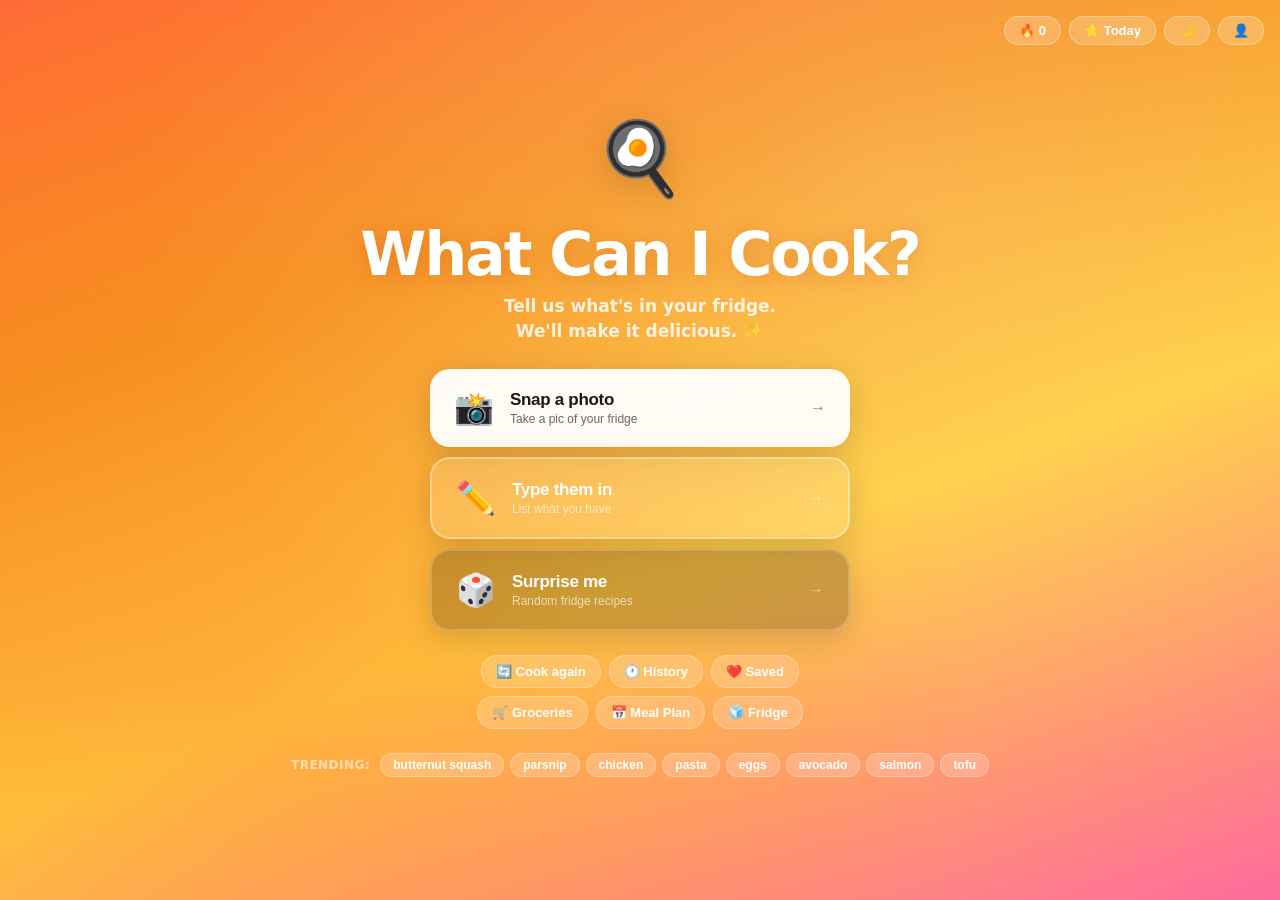
==== public/index.html @ 7e0b85be "add all 50 features" ====
<!DOCTYPE html>
<html lang="en" data-theme="light">
<head>
  <meta charset="UTF-8"/>
  <meta name="viewport" content="width=device-width,initial-scale=1.0"/>
  <title>What Can I Cook?</title>
  <link rel="stylesheet" href="style.css"/>
</head>
<body>

<!-- LANDING -->
<div id="pageLanding" class="page active">
  <div class="hero">
    <div class="hero-topbar">
      <button class="topbar-btn" id="streakBtn" title="Cooking streak">🔥 <span id="streakCount">0</span></button>
      <button class="topbar-btn" id="rotdBtn" title="Recipe of the day">⭐ Today</button>
      <button class="topbar-btn" id="darkToggle" title="Dark mode">🌙</button>
      <button class="topbar-btn" id="profileBtn" title="Profile">👤</button>
    </div>
    <div class="hero-top">
      <div class="logo">🍳</div>
      <h1>What Can I Cook?</h1>
      <p class="subtitle">Tell us what's in your fridge.<br>We'll make it delicious. ✨</p>
    </div>
    <div class="option-cards">
      <button class="option-card snap" id="photoBtn">
        <span class="option-icon">📸</span>
        <div class="option-text"><span class="option-title">Snap a photo</span><span class="option-desc">Take a pic of your fridge</span></div>
        <span class="option-arrow">→</span>
      </button>
      <button class="option-card type" id="manualBtn">
        <span class="option-icon">✏️</span>
        <div class="option-text"><span class="option-title">Type them in</span><span class="option-desc">List what you have</span></div>
        <span class="option-arrow">→</span>
      </button>
      <button class="option-card surprise" id="surpriseBtn">
        <span class="option-icon">🎲</span>
        <div class="option-text"><span class="option-title">Surprise me</span><span class="option-desc">Random fridge recipes</span></div>
        <span class="option-arrow">→</span>
      </button>
    </div>
    <div class="landing-secondary">
      <button class="saved-bar-btn" id="cookAgainBtn">🔄 Cook again</button>
      <button class="saved-bar-btn" id="historyBtn">🕐 History</button>
      <button class="saved-bar-btn" id="landingSavedBtn">❤️ Saved</button>
      <button class="saved-bar-btn" id="landingGroceryBtn">🛒 Groceries</button>
      <button class="saved-bar-btn" id="plannerBtn">📅 Meal Plan</button>
      <button class="saved-bar-btn" id="fridgeBtn">🧊 Fridge</button>
    </div>
    <div class="trending-bar">
      <span class="trending-label">Trending:</span>
      <div id="trendingTags" class="trending-tags"></div>
    </div>
  </div>
  <input type="file" id="photoInput" accept="image/*" capture="environment" hidden/>
</div>

<!-- PHOTO PAGE -->
<div id="pagePhoto" class="page" hidden>
  <div class="page-inner">
    <button class="btn-back" id="backFromPhoto">← Back</button>
    <h2>Your photo</h2>
    <div class="photo-preview-wrap">
      <img id="photoPreview" src="" alt=""/>
      <div id="identifyStatus" class="identify-status"><div class="spinner small"></div> Identifying…</div>
    </div>
    <div id="photoIngredientArea" hidden>
      <p class="section-label">Ingredients found — edit as needed:</p>
      <div class="tag-input-wrapper" id="photoTagWrapper">
        <div class="tags" id="photoTagList"></div>
        <input type="text" id="photoIngredientInput" placeholder="Add more…" autocomplete="off"/>
      </div>
      <div class="filters-panel" id="photoFilters"></div>
      <button class="btn-generate" id="photoGenerateBtn">Find Recipes →</button>
    </div>
  </div>
</div>

<!-- MANUAL PAGE -->
<div id="pageManual" class="page" hidden>
  <div class="page-inner">
    <div class="page-header-row">
      <button class="btn-back" id="backFromManual">← Back</button>
      <button class="btn-voice" id="voiceBtn" title="Voice input">🎤</button>
    </div>
    <h2>What do you have?</h2>
    <p class="hint">Type an ingredient and press Enter or comma.</p>
    <div class="tag-input-wrapper" id="manualTagWrapper">
      <div class="tags" id="manualTagList"></div>
      <input type="text" id="manualIngredientInput" placeholder="e.g. chicken, garlic, lemon…" autocomplete="off"/>
    </div>
    <div class="filters-panel" id="manualFilters"></div>
    <button class="btn-generate" id="manualGenerateBtn" disabled>Find Recipes →</button>
  </div>
</div>

<!-- RESULTS PAGE -->
<div id="pageResults" class="page" hidden>
  <div class="results-section">
    <div class="results-header">
      <div>
        <h2 id="resultsTitle">Recipes for you</h2>
        <div class="results-meta" id="resultsMeta"></div>
      </div>
      <div class="results-actions">
        <button class="btn-icon-pill" id="luckyBtn">🎰 Lucky</button>
        <button class="btn-icon-pill" id="groceryBtn">🛒 Groceries</button>
        <button class="btn-icon-pill" id="savedBtn">❤️ Saved</button>
        <button class="btn-icon-pill" id="printBtn">🖨 Print</button>
        <button class="btn-reset" id="resetBtn">← Back</button>
      </div>
    </div>
    <div class="results-toolbar">
      <input type="text" id="searchBar" placeholder="🔍 Search recipes…" class="search-bar"/>
      <select id="sortSelect" class="toolbar-select">
        <option value="">Sort by…</option>
        <option value="time">Quickest first</option>
        <option value="skill">Easiest first</option>
        <option value="calories">Lowest calories</option>
        <option value="cost">Cheapest first</option>
      </select>
    </div>
    <div class="recipe-grid" id="recipeGrid"></div>
  </div>
</div>

<!-- SAVED PAGE -->
<div id="pageSaved" class="page" hidden>
  <div class="results-section">
    <div class="results-header">
      <h2>❤️ Saved Recipes</h2>
      <button class="btn-reset" id="backFromSaved">← Back</button>
    </div>
    <div class="recipe-grid" id="savedGrid"></div>
    <p id="savedEmpty" class="empty-msg" hidden>No saved recipes yet — hit ❤️ on any card!</p>
  </div>
</div>

<!-- HISTORY PAGE -->
<div id="pageHistory" class="page" hidden>
  <div class="page-inner">
    <button class="btn-back" id="backFromHistory">← Back</button>
    <h2>🕐 Recent History</h2>
    <div id="historyList" class="history-list"></div>
    <p id="historyEmpty" class="empty-msg" hidden>No history yet.</p>
  </div>
</div>

<!-- MEAL PLANNER PAGE -->
<div id="pagePlanner" class="page" hidden>
  <div class="results-section">
    <div class="results-header">
      <h2>📅 Meal Planner</h2>
      <button class="btn-reset" id="backFromPlanner">← Back</button>
    </div>
    <div class="planner-grid" id="plannerGrid"></div>
    <button class="btn-generate" id="autoPlanBtn" style="max-width:300px;margin:24px auto 0;display:block">✨ Auto-fill plan</button>
  </div>
</div>

<!-- FRIDGE TRACKER PAGE -->
<div id="pageFridge" class="page" hidden>
  <div class="page-inner">
    <button class="btn-back" id="backFromFridge">← Back</button>
    <h2>🧊 Fridge Tracker</h2>
    <p class="hint">Track what's in your fridge and when it expires.</p>
    <div class="fridge-add-row">
      <input type="text" id="fridgeItem" placeholder="Ingredient name…" class="fridge-input"/>
      <input type="date" id="fridgeExpiry" class="fridge-input" style="max-width:150px"/>
      <button class="btn-add-fridge" id="addFridgeBtn">Add</button>
    </div>
    <div id="fridgeList" class="fridge-list"></div>
    <button class="btn-generate" id="cookFridgeBtn" style="margin-top:20px">🍳 Cook from fridge</button>
  </div>
</div>

<!-- COOK MODE PAGE -->
<div id="pageCook" class="cook-mode" hidden>
  <div class="cook-header">
    <button class="btn-back-cook" id="backFromCook">✕</button>
    <span id="cookTitle" class="cook-title"></span>
    <span id="cookStepCounter" class="cook-step-counter"></span>
  </div>
  <div class="cook-body">
    <div class="cook-step-text" id="cookStepText"></div>
    <div class="cook-timer-area">
      <div class="cook-timer" id="cookTimer">0:00</div>
      <div class="cook-timer-btns">
        <button class="timer-btn" id="timerStart">▶ Start</button>
        <button class="timer-btn" id="timerReset">↺ Reset</button>
        <input type="number" id="timerMinutes" class="timer-input" placeholder="min" min="1" max="120"/>
      </div>
    </div>
  </div>
  <div class="cook-footer">
    <div class="cook-ingredients" id="cookIngredients"></div>
    <div class="cook-nav">
      <button class="cook-nav-btn" id="prevStep">← Prev</button>
      <button class="cook-nav-btn primary" id="nextStep">Next →</button>
    </div>
  </div>
</div>

<!-- GROCERY MODAL -->
<div class="modal-overlay" id="groceryModal" hidden>
  <div class="modal">
    <div class="modal-header"><h3>🛒 Grocery List</h3><button class="modal-close" id="groceryClose">×</button></div>
    <div id="groceryItems" class="grocery-items"></div>
    <p id="groceryEmpty" class="empty-msg" hidden>No items yet. Hit + on "Also needed" ingredients.</p>
    <div class="modal-footer">
      <button class="btn-copy" id="groceryCopy">📋 Copy</button>
      <button class="btn-copy" id="groceryWhatsapp" style="background:#25d366">💬 WhatsApp</button>
      <button class="btn-clear" id="groceryClear">Clear</button>
    </div>
  </div>
</div>

<!-- SHARE MODAL -->
<div class="modal-overlay" id="shareModal" hidden>
  <div class="modal">
    <div class="modal-header"><h3>📤 Share Recipe</h3><button class="modal-close" id="shareClose">×</button></div>
    <p class="share-label">Copy link or share directly:</p>
    <div class="share-url-wrap">
      <input type="text" id="shareUrl" readonly/>
      <button class="btn-copy" id="shareCopy">Copy</button>
    </div>
    <div class="share-btns">
      <button class="share-social whatsapp" id="shareWhatsapp">💬 WhatsApp</button>
      <button class="share-social email" id="shareEmail">✉️ Email</button>
      <button class="share-social insta" id="shareInsta">📸 Save Image</button>
    </div>
  </div>
</div>

<!-- UNIT CONVERTER MODAL -->
<div class="modal-overlay" id="unitModal" hidden>
  <div class="modal">
    <div class="modal-header"><h3>⚖️ Unit Converter</h3><button class="modal-close" id="unitClose">×</button></div>
    <div class="unit-converter">
      <input type="number" id="unitInput" placeholder="Amount" class="unit-input"/>
      <select id="unitFrom" class="unit-select"></select>
      <span>→</span>
      <select id="unitTo" class="unit-select"></select>
      <div class="unit-result" id="unitResult">—</div>
    </div>
  </div>
</div>

<!-- PROFILE MODAL -->
<div class="modal-overlay" id="profileModal" hidden>
  <div class="modal">
    <div class="modal-header"><h3>👤 My Profile</h3><button class="modal-close" id="profileClose">×</button></div>
    <div class="profile-body">
      <div class="profile-row"><label>Your name</label><input type="text" id="profileName" placeholder="Chef…" class="profile-input"/></div>
      <div class="profile-row"><label>Default skill level</label>
        <div class="filter-pills" id="profileSkill">
          ${['1 – Beginner','2 – Easy','3 – Medium','4 – Advanced','5 – Expert'].map((l,i)=>`<button class="filter-pill" data-skill="${i+1}">${l}</button>`).join('')}
        </div>
      </div>
      <div class="profile-row"><label>Saved dietary restrictions</label>
        <div class="filter-pills" id="profileDietary">
          ${['Vegetarian','Vegan','Gluten-Free','Dairy-Free'].map(d=>`<button class="filter-pill" data-d="${d}">${d}</button>`).join('')}
        </div>
      </div>
      <div class="profile-row"><label>Preferred language</label>
        <select id="profileLanguage" class="unit-select">
          <option>English</option><option>Spanish</option><option>French</option><option>Italian</option><option>German</option><option>Japanese</option><option>Chinese</option><option>Portuguese</option><option>Arabic</option><option>Hindi</option>
        </select>
      </div>
    </div>
    <div class="modal-footer"><button class="btn-copy" id="profileSave">Save</button></div>
  </div>
</div>

<!-- RECIPE OF THE DAY MODAL -->
<div class="modal-overlay" id="rotdModal" hidden>
  <div class="modal">
    <div class="modal-header"><h3>⭐ Recipe of the Day</h3><button class="modal-close" id="rotdClose">×</button></div>
    <div id="rotdContent" style="padding:20px"></div>
    <div class="modal-footer"><button class="btn-copy" id="rotdGenerate">Generate today's recipe</button></div>
  </div>
</div>

<!-- LOADING -->
<div class="loading-overlay" id="loadingOverlay" hidden>
  <div class="loading-card">
    <div class="spinner"></div>
    <p id="loadingMsg">Finding your recipes…</p>
    <button class="btn-cancel" id="loadingCancel">Cancel</button>
  </div>
</div>

<!-- CANVAS for Instagram share (hidden) -->
<canvas id="shareCanvas" hidden></canvas>

<script src="app.js"></script>
</body>
</html>
---- public/style.css ----
*,*::before,*::after{box-sizing:border-box;margin:0;padding:0}
:root{
  --bg:#f7f5f0;--surface:#fff;--border:#e8e4dc;--text:#1a1714;--text-muted:#6b6560;
  --accent:#ff6b35;--accent2:#f7931e;--accent-light:#fff3ed;
  --skill-1:#4caf50;--skill-2:#8bc34a;--skill-3:#ff9800;--skill-4:#f44336;--skill-5:#9c27b0;
  --shadow-sm:0 1px 3px rgba(0,0,0,.06);--shadow-md:0 4px 12px rgba(0,0,0,.08);--shadow-lg:0 8px 24px rgba(0,0,0,.10);
  --radius:14px;--radius-sm:8px;--radius-pill:100px;
}
[data-theme=dark]{
  --bg:#111;--surface:#1e1e1e;--border:#333;--text:#f0ede8;--text-muted:#999;
  --accent-light:#2a1a10;
}
html{scroll-behavior:smooth}
body{font-family:-apple-system,BlinkMacSystemFont,'Segoe UI',system-ui,sans-serif;background:var(--bg);color:var(--text);min-height:100vh;line-height:1.5;transition:background .3s,color .3s}

/* Pages */
.page{display:none;min-height:100vh}.page.active{display:block}.page[hidden]{display:none!important}
.page-inner{max-width:600px;margin:0 auto;padding:40px 24px 80px}
.page-inner h2{font-size:28px;font-weight:800;margin-bottom:8px}
.page-header-row{display:flex;align-items:center;justify-content:space-between;margin-bottom:24px}

/* Hero */
.hero{
  background:linear-gradient(160deg,#ff6b35 0%,#f7931e 30%,#ffcd3c 60%,#ff6b9d 100%);
  min-height:100vh;display:flex;flex-direction:column;align-items:center;justify-content:center;
  padding:20px 24px 40px;text-align:center;gap:24px;position:relative;overflow:hidden
}
.hero::before{content:'';position:absolute;inset:0;background:radial-gradient(ellipse at 70% 20%,rgba(255,255,255,.18) 0%,transparent 60%),radial-gradient(ellipse at 20% 80%,rgba(255,100,50,.25) 0%,transparent 50%);pointer-events:none}
.hero-topbar{display:flex;gap:8px;position:absolute;top:16px;right:16px;z-index:2}
.topbar-btn{background:rgba(255,255,255,.2);border:1.5px solid rgba(255,255,255,.3);color:#fff;border-radius:var(--radius-pill);padding:6px 14px;font-size:13px;font-weight:600;cursor:pointer;backdrop-filter:blur(8px);transition:background .2s}
.topbar-btn:hover{background:rgba(255,255,255,.3)}
.hero-top{display:flex;flex-direction:column;align-items:center;position:relative}
.logo{font-size:72px;margin-bottom:12px;filter:drop-shadow(0 6px 16px rgba(0,0,0,.15));animation:pop .5s cubic-bezier(.36,.07,.19,.97)}
@keyframes pop{0%{transform:scale(.5) rotate(-10deg);opacity:0}70%{transform:scale(1.12) rotate(3deg)}100%{transform:scale(1) rotate(0);opacity:1}}
.hero h1{font-size:clamp(36px,8vw,60px);font-weight:900;color:#fff;letter-spacing:-2px;line-height:1.0;margin-bottom:10px;text-shadow:0 2px 20px rgba(180,60,0,.25)}
.subtitle{font-size:17px;color:rgba(255,255,255,.85);font-weight:600;line-height:1.5}

/* Option cards */
.option-cards{display:flex;flex-direction:column;gap:10px;width:100%;max-width:420px;position:relative}
.option-card{width:100%;border:none;border-radius:20px;padding:20px 24px;cursor:pointer;display:flex;flex-direction:row;align-items:center;gap:16px;transition:transform .2s cubic-bezier(.34,1.56,.64,1),box-shadow .2s;box-shadow:0 8px 32px rgba(0,0,0,.15);text-align:left}
.option-card:active{transform:scale(.97)!important}
.option-card:hover{transform:translateY(-3px);box-shadow:0 16px 40px rgba(0,0,0,.2)}
.option-card.snap{background:rgba(255,255,255,.95);color:#1a1714}
.option-card.type{background:rgba(255,255,255,.15);color:#fff;border:2px solid rgba(255,255,255,.35);backdrop-filter:blur(16px)}
.option-card.surprise{background:rgba(0,0,0,.2);color:#fff;border:2px solid rgba(255,255,255,.2);backdrop-filter:blur(16px)}
.option-icon{font-size:32px;flex-shrink:0}
.option-text{display:flex;flex-direction:column;gap:2px;flex:1}
.option-title{font-size:17px;font-weight:800;letter-spacing:-.3px}
.option-desc{font-size:12px;opacity:.65;font-weight:500}
.option-arrow{font-size:16px;opacity:.5;flex-shrink:0}

/* Landing secondary */
.landing-secondary{display:flex;flex-wrap:wrap;gap:8px;justify-content:center;max-width:420px;position:relative}
.saved-bar-btn{background:rgba(255,255,255,.18);border:1.5px solid rgba(255,255,255,.3);color:#fff;border-radius:var(--radius-pill);padding:8px 14px;font-size:13px;font-weight:600;cursor:pointer;backdrop-filter:blur(12px);transition:background .2s}
.saved-bar-btn:hover{background:rgba(255,255,255,.28)}

/* Trending */
.trending-bar{display:flex;align-items:center;gap:10px;position:relative}
.trending-label{font-size:12px;font-weight:700;color:rgba(255,255,255,.6);text-transform:uppercase;letter-spacing:.5px;white-space:nowrap}
.trending-tags{display:flex;flex-wrap:wrap;gap:6px}
.trending-tag{background:rgba(255,255,255,.2);border:1.5px solid rgba(255,255,255,.3);color:#fff;border-radius:var(--radius-pill);padding:4px 12px;font-size:12px;font-weight:600;cursor:pointer;transition:background .15s}
.trending-tag:hover{background:rgba(255,255,255,.3)}

/* Buttons */
.btn-back{background:none;border:none;color:var(--text-muted);font-size:14px;font-weight:600;cursor:pointer;padding:0;margin-bottom:24px;transition:color .15s}
.btn-back:hover{color:var(--accent)}
.btn-voice{background:rgba(255,107,53,.1);border:2px solid var(--accent);color:var(--accent);border-radius:50%;width:40px;height:40px;cursor:pointer;font-size:18px;display:flex;align-items:center;justify-content:center;transition:all .2s}
.btn-voice.listening{background:var(--accent);color:#fff;animation:pulse 1s infinite}
@keyframes pulse{0%,100%{transform:scale(1)}50%{transform:scale(1.1)}}
.hint{font-size:14px;color:var(--text-muted);margin-bottom:16px}

/* Tag input */
.tag-input-wrapper{background:var(--surface);border-radius:var(--radius);border:2px solid var(--border);display:flex;flex-wrap:wrap;align-items:center;gap:8px;padding:10px 14px;min-height:56px;cursor:text;transition:border-color .2s;box-shadow:var(--shadow-sm);margin-bottom:16px}
.tag-input-wrapper:focus-within{border-color:var(--accent)}
.tags{display:flex;flex-wrap:wrap;gap:6px}
.tag{display:inline-flex;align-items:center;gap:5px;background:var(--accent);color:#fff;border-radius:var(--radius-pill);padding:4px 10px 4px 12px;font-size:14px;font-weight:500;animation:tagIn .18s ease}
@keyframes tagIn{from{opacity:0;transform:scale(.85)}to{opacity:1;transform:scale(1)}}
.tag-remove{background:none;border:none;color:rgba(255,255,255,.7);cursor:pointer;font-size:16px;line-height:1;padding:0;transition:color .15s}
.tag-remove:hover{color:#fff}
.tag-input-wrapper input{flex:1;min-width:140px;border:none;outline:none;font-size:15px;background:transparent;color:var(--text)}
.tag-input-wrapper input::placeholder{color:#aaa}

/* Filters */
.filters-panel{margin-bottom:20px;display:flex;flex-direction:column;gap:14px}
.filter-group{display:flex;flex-direction:column;gap:8px}
.filter-label{font-size:12px;font-weight:700;text-transform:uppercase;letter-spacing:.6px;color:var(--text-muted)}
.filter-pills{display:flex;flex-wrap:wrap;gap:8px}
.filter-pill{padding:6px 14px;border-radius:var(--radius-pill);font-size:13px;font-weight:600;border:2px solid var(--border);background:var(--surface);color:var(--text-muted);cursor:pointer;transition:all .15s}
.filter-pill.active{background:var(--accent);border-color:var(--accent);color:#fff}
.filter-pill:hover:not(.active){border-color:var(--accent);color:var(--accent)}
.serving-control{display:flex;align-items:center;gap:12px}
.serving-btn{width:32px;height:32px;border-radius:50%;border:2px solid var(--border);background:var(--surface);font-size:18px;cursor:pointer;display:flex;align-items:center;justify-content:center;font-weight:700;color:var(--text-muted);transition:all .15s}
.serving-btn:hover{border-color:var(--accent);color:var(--accent)}
.serving-count{font-size:18px;font-weight:800;min-width:30px;text-align:center}
.chef-input{width:100%;border:2px solid var(--border);border-radius:var(--radius-pill);padding:8px 16px;font-size:14px;background:var(--surface);color:var(--text);outline:none}
.chef-input:focus{border-color:var(--accent)}

/* Generate button */
.btn-generate{width:100%;background:linear-gradient(135deg,#ff6b35,#f7931e);color:#fff;border:none;border-radius:var(--radius);padding:16px;font-size:16px;font-weight:700;cursor:pointer;transition:opacity .2s,transform .15s;box-shadow:0 4px 16px rgba(255,107,53,.35)}
.btn-generate:hover:not(:disabled){transform:translateY(-1px);opacity:.9}
.btn-generate:disabled{opacity:.4;cursor:not-allowed}

/* Photo */
.photo-preview-wrap{position:relative;border-radius:var(--radius);overflow:hidden;margin-bottom:24px;background:#000;box-shadow:var(--shadow-md)}
#photoPreview{width:100%;display:block;max-height:360px;object-fit:cover}
.identify-status{position:absolute;bottom:0;left:0;right:0;background:rgba(0,0,0,.65);color:#fff;padding:12px 16px;display:flex;align-items:center;gap:10px;font-size:14px;font-weight:500;backdrop-filter:blur(4px)}
.section-label{font-size:12px;font-weight:700;text-transform:uppercase;letter-spacing:.5px;color:var(--text-muted);margin-bottom:10px}

/* Results */
.results-section{max-width:1200px;margin:0 auto;padding:40px 24px 80px}
.results-header{display:flex;align-items:flex-start;justify-content:space-between;margin-bottom:16px;flex-wrap:wrap;gap:12px}
.results-header h2{font-size:24px;font-weight:700}
.results-meta{font-size:13px;color:var(--text-muted);margin-top:4px}
.results-actions{display:flex;gap:8px;align-items:center;flex-wrap:wrap}
.results-toolbar{display:flex;gap:10px;margin-bottom:24px;flex-wrap:wrap}
.search-bar{flex:1;min-width:200px;border:2px solid var(--border);border-radius:var(--radius-pill);padding:10px 16px;font-size:14px;background:var(--surface);color:var(--text);outline:none;transition:border-color .2s}
.search-bar:focus{border-color:var(--accent)}
.toolbar-select{border:2px solid var(--border);border-radius:var(--radius-pill);padding:10px 14px;font-size:14px;background:var(--surface);color:var(--text);cursor:pointer;outline:none}
.btn-icon-pill{background:var(--surface);border:2px solid var(--border);border-radius:var(--radius-pill);padding:8px 14px;font-size:13px;font-weight:600;color:var(--text-muted);cursor:pointer;transition:all .2s}
.btn-icon-pill:hover{border-color:var(--accent);color:var(--accent)}
.btn-reset{background:none;border:2px solid var(--border);border-radius:var(--radius-pill);padding:8px 16px;font-size:13px;font-weight:600;color:var(--text-muted);cursor:pointer;transition:all .2s}
.btn-reset:hover{border-color:var(--accent);color:var(--accent)}

/* Recipe grid & cards */
.recipe-grid{display:grid;grid-template-columns:repeat(auto-fill,minmax(320px,1fr));gap:20px}
.recipe-card{background:var(--surface);border-radius:var(--radius);border:1px solid var(--border);overflow:hidden;box-shadow:var(--shadow-sm);transition:box-shadow .2s,transform .2s;animation:cardIn .3s ease both}
@keyframes cardIn{from{opacity:0;transform:translateY(16px)}to{opacity:1;transform:translateY(0)}}
.recipe-card:hover{box-shadow:var(--shadow-lg);transform:translateY(-2px)}

.card-header{padding:16px 16px 12px;border-bottom:1px solid var(--border)}
.card-header-top{display:flex;align-items:flex-start;justify-content:space-between;gap:8px;margin-bottom:4px}
.card-name{font-size:17px;font-weight:700;line-height:1.3;flex:1}
.card-actions{display:flex;gap:4px;flex-shrink:0}
.card-btn{background:none;border:none;font-size:17px;cursor:pointer;padding:2px;opacity:.45;transition:opacity .2s,transform .15s}
.card-btn:hover{opacity:1;transform:scale(1.2)}
.card-btn.saved{opacity:1}
.card-description{font-size:13px;color:var(--text-muted);line-height:1.5}
.skill-plain{font-size:12px;color:var(--text-muted);font-style:italic;margin-top:2px}

.card-meta{padding:10px 16px;display:flex;gap:6px;border-bottom:1px solid var(--border);flex-wrap:wrap}
.meta-badge{display:inline-flex;align-items:center;gap:3px;border-radius:var(--radius-pill);padding:3px 9px;font-size:11px;font-weight:600;background:var(--bg);border:1px solid var(--border)}
.skill-badge{color:#fff;border-color:transparent}
.skill-1{background:var(--skill-1)}.skill-2{background:var(--skill-2)}.skill-3{background:var(--skill-3)}.skill-4{background:var(--skill-4)}.skill-5{background:var(--skill-5)}

.card-body{padding:12px 16px}
.ingredient-section{margin-bottom:10px}
.ingredient-tags{display:flex;flex-wrap:wrap;gap:5px}
.ing-tag{display:inline-flex;align-items:center;gap:3px;border-radius:var(--radius-pill);padding:3px 9px;font-size:12px;font-weight:500}
.ing-tag.have{background:var(--accent-light);color:#c94b00}
.ing-tag.need{background:#f0ece4;color:#5c5248}
.ing-tag.equipment{background:#eef2ff;color:#3730a3}
.ing-tag.in-list{background:#d1fae5;color:#065f46}
.ing-tag.clickable{cursor:pointer;transition:opacity .15s}.ing-tag.clickable:hover{opacity:.75}
.add-grocery{background:none;border:none;cursor:pointer;font-size:12px;opacity:.5;padding:0;transition:opacity .15s}
.add-grocery:hover{opacity:1}
.allergen-badge{background:#fef3c7;color:#92400e;border:1px solid #fde68a;border-radius:var(--radius-pill);padding:2px 8px;font-size:11px;font-weight:600}

/* Card expandable sections */
.card-expand-btn{width:100%;background:none;border:1px solid var(--border);border-radius:var(--radius-sm);padding:8px 12px;font-size:13px;font-weight:600;color:var(--text-muted);cursor:pointer;display:flex;align-items:center;justify-content:space-between;transition:all .2s;margin-bottom:6px}
.card-expand-btn:hover,.card-expand-btn.open{background:var(--bg);color:var(--text)}
.card-expand-btn .chev{transition:transform .2s;font-style:normal}
.card-expand-btn.open .chev{transform:rotate(180deg)}
.card-expand-content{display:none;padding:8px 0 4px}.card-expand-content.visible{display:block}

.steps-list{list-style:none;display:flex;flex-direction:column;gap:8px}
.step-item{display:flex;gap:10px;font-size:13px;line-height:1.55}
.step-num{flex-shrink:0;width:20px;height:20px;background:var(--accent);color:#fff;border-radius:50%;display:flex;align-items:center;justify-content:center;font-size:10px;font-weight:700;margin-top:2px}

.nutrition-grid{display:grid;grid-template-columns:repeat(4,1fr);gap:8px;text-align:center}
.nutrition-item{background:var(--bg);border-radius:var(--radius-sm);padding:8px 4px}
.nutrition-val{font-size:16px;font-weight:800}
.nutrition-key{font-size:10px;color:var(--text-muted);font-weight:600;text-transform:uppercase}

/* Card action bar */
.card-action-bar{display:flex;gap:6px;margin-top:10px;flex-wrap:wrap}
.card-action{background:var(--bg);border:1.5px solid var(--border);border-radius:var(--radius-pill);padding:5px 12px;font-size:12px;font-weight:600;color:var(--text-muted);cursor:pointer;transition:all .15s}
.card-action:hover{border-color:var(--accent);color:var(--accent)}

/* Swap */
.swap-form{display:flex;gap:6px;margin-top:8px}
.swap-input{flex:1;border:2px solid var(--accent);border-radius:var(--radius-pill);padding:6px 12px;font-size:13px;outline:none;background:var(--surface);color:var(--text)}
.swap-btn{background:var(--accent);color:#fff;border:none;border-radius:var(--radius-pill);padding:6px 14px;font-size:13px;font-weight:600;cursor:pointer}

/* Rating */
.card-rating{display:flex;gap:2px;margin-top:6px}
.star-btn{background:none;border:none;font-size:18px;cursor:pointer;opacity:.35;transition:opacity .15s,transform .15s}
.star-btn.filled{opacity:1}
.star-btn:hover{transform:scale(1.2);opacity:.8}

/* Notes */
.card-notes{width:100%;border:2px solid var(--border);border-radius:var(--radius-sm);padding:8px 10px;font-size:13px;background:var(--surface);color:var(--text);outline:none;resize:vertical;min-height:60px;margin-top:6px;font-family:inherit}
.card-notes:focus{border-color:var(--accent)}

/* Cooked badge */
.cooked-badge{background:#d1fae5;color:#065f46;border-radius:var(--radius-pill);padding:3px 10px;font-size:11px;font-weight:700}

/* Scale */
.scale-row{display:flex;align-items:center;gap:8px;margin-top:8px}
.scale-label{font-size:13px;color:var(--text-muted)}
.scale-btn{background:none;border:2px solid var(--border);border-radius:50%;width:28px;height:28px;cursor:pointer;font-size:16px;font-weight:700;display:flex;align-items:center;justify-content:center}
.scale-val{font-size:16px;font-weight:800;min-width:28px;text-align:center}

/* History */
.history-list{display:flex;flex-direction:column;gap:10px}
.history-item{background:var(--surface);border:1px solid var(--border);border-radius:var(--radius-sm);padding:14px 16px;cursor:pointer;transition:border-color .2s}
.history-item:hover{border-color:var(--accent)}
.history-item-title{font-size:15px;font-weight:700}
.history-item-meta{font-size:12px;color:var(--text-muted);margin-top:4px}

/* Meal planner */
.planner-grid{display:grid;grid-template-columns:repeat(7,1fr);gap:10px}
.planner-day{background:var(--surface);border:1px solid var(--border);border-radius:var(--radius-sm);padding:10px;min-height:120px}
.planner-day-label{font-size:12px;font-weight:700;text-transform:uppercase;color:var(--text-muted);margin-bottom:8px}
.planner-slot{background:var(--bg);border-radius:6px;padding:8px;font-size:12px;cursor:pointer;transition:background .15s;min-height:60px;display:flex;align-items:center;justify-content:center;text-align:center;border:1.5px dashed var(--border)}
.planner-slot.filled{background:var(--accent-light);border-color:var(--accent);color:var(--accent);font-weight:600;border-style:solid}
@media(max-width:700px){.planner-grid{grid-template-columns:repeat(2,1fr)}}

/* Fridge tracker */
.fridge-add-row{display:flex;gap:8px;margin-bottom:20px;flex-wrap:wrap}
.fridge-input{flex:1;min-width:120px;border:2px solid var(--border);border-radius:var(--radius-pill);padding:10px 14px;font-size:14px;background:var(--surface);color:var(--text);outline:none}
.fridge-input:focus{border-color:var(--accent)}
.btn-add-fridge{background:var(--accent);color:#fff;border:none;border-radius:var(--radius-pill);padding:10px 20px;font-size:14px;font-weight:600;cursor:pointer}
.fridge-list{display:flex;flex-direction:column;gap:8px}
.fridge-item{display:flex;align-items:center;gap:12px;background:var(--surface);border:1px solid var(--border);border-radius:var(--radius-sm);padding:12px 14px}
.fridge-item.expiring{border-color:#f59e0b;background:#fffbeb}
.fridge-item.expired{border-color:#ef4444;background:#fef2f2}
.fridge-name{flex:1;font-size:14px;font-weight:600}
.fridge-date{font-size:12px;color:var(--text-muted)}
.fridge-badge{font-size:11px;font-weight:700;border-radius:var(--radius-pill);padding:2px 8px}
.fridge-badge.ok{background:#d1fae5;color:#065f46}
.fridge-badge.soon{background:#fef3c7;color:#92400e}
.fridge-badge.exp{background:#fee2e2;color:#991b1b}
.fridge-remove{background:none;border:none;color:var(--text-muted);cursor:pointer;font-size:18px}

/* Cook mode */
.cook-mode{display:none;position:fixed;inset:0;background:var(--bg);z-index:500;flex-direction:column}
.cook-mode.active{display:flex}
.cook-header{background:var(--surface);border-bottom:1px solid var(--border);padding:16px 20px;display:flex;align-items:center;gap:16px}
.btn-back-cook{background:none;border:none;font-size:24px;cursor:pointer;color:var(--text-muted);line-height:1}
.cook-title{font-size:16px;font-weight:700;flex:1}
.cook-step-counter{font-size:14px;color:var(--text-muted);font-weight:600}
.cook-body{flex:1;display:flex;flex-direction:column;align-items:center;justify-content:center;padding:40px 24px;text-align:center;gap:32px}
.cook-step-text{font-size:clamp(18px,4vw,28px);font-weight:600;line-height:1.4;max-width:600px}
.cook-timer-area{display:flex;flex-direction:column;align-items:center;gap:12px}
.cook-timer{font-size:48px;font-weight:900;font-variant-numeric:tabular-nums;color:var(--accent)}
.cook-timer-btns{display:flex;gap:8px;align-items:center}
.timer-btn{background:var(--surface);border:2px solid var(--border);border-radius:var(--radius-pill);padding:8px 18px;font-size:14px;font-weight:600;cursor:pointer;transition:all .15s}
.timer-btn:hover{border-color:var(--accent);color:var(--accent)}
.timer-input{width:80px;border:2px solid var(--border);border-radius:var(--radius-pill);padding:8px 12px;font-size:14px;text-align:center;background:var(--surface);color:var(--text);outline:none}
.cook-footer{border-top:1px solid var(--border);padding:16px 24px;background:var(--surface)}
.cook-ingredients{font-size:13px;color:var(--text-muted);margin-bottom:12px;display:flex;flex-wrap:wrap;gap:6px}
.cook-nav{display:flex;gap:10px;justify-content:space-between}
.cook-nav-btn{flex:1;background:var(--surface);border:2px solid var(--border);border-radius:var(--radius);padding:14px;font-size:15px;font-weight:700;cursor:pointer;transition:all .2s}
.cook-nav-btn.primary{background:var(--accent);border-color:var(--accent);color:#fff}
.cook-nav-btn:disabled{opacity:.35;cursor:not-allowed}

/* Empty / misc */
.empty-msg{color:var(--text-muted);font-size:15px;text-align:center;padding:40px 20px}

/* Modals */
.modal-overlay{display:none;position:fixed;inset:0;background:rgba(0,0,0,.5);z-index:200;align-items:center;justify-content:center;padding:24px;backdrop-filter:blur(4px)}
.modal-overlay.visible{display:flex}
.modal{background:var(--surface);border-radius:var(--radius);width:100%;max-width:460px;max-height:85vh;overflow-y:auto;box-shadow:var(--shadow-lg)}
.modal-header{display:flex;align-items:center;justify-content:space-between;padding:20px 20px 0}
.modal-header h3{font-size:18px;font-weight:700}
.modal-close{background:none;border:none;font-size:24px;cursor:pointer;color:var(--text-muted);line-height:1}
.modal-footer{display:flex;gap:10px;padding:16px 20px;border-top:1px solid var(--border);margin-top:8px}
.grocery-items{padding:16px 20px;display:flex;flex-direction:column;gap:8px}
.grocery-item{display:flex;align-items:center;gap:10px;padding:10px 14px;background:var(--bg);border-radius:var(--radius-sm)}
.grocery-item input[type=checkbox]{width:18px;height:18px;accent-color:var(--accent);cursor:pointer;flex-shrink:0}
.grocery-item label{flex:1;font-size:15px;cursor:pointer}
.grocery-item label.checked{text-decoration:line-through;color:var(--text-muted)}
.grocery-item .remove-item{background:none;border:none;color:var(--text-muted);cursor:pointer;font-size:18px}
.share-label{padding:16px 20px 8px;font-size:14px;color:var(--text-muted)}
.share-url-wrap{display:flex;gap:8px;padding:0 20px 16px}
.share-url-wrap input{flex:1;border:2px solid var(--border);border-radius:var(--radius-sm);padding:8px 12px;font-size:13px;background:var(--bg);color:var(--text)}
.share-btns{display:flex;gap:8px;padding:0 20px 20px}
.share-social{flex:1;border:none;border-radius:var(--radius-sm);padding:10px;font-size:13px;font-weight:700;cursor:pointer;color:#fff}
.share-social.whatsapp{background:#25d366}
.share-social.email{background:#4285f4}
.share-social.insta{background:linear-gradient(135deg,#f09433,#e6683c,#dc2743,#cc2366,#bc1888)}
.unit-converter{padding:20px;display:flex;flex-direction:column;gap:12px}
.unit-input,.unit-select{border:2px solid var(--border);border-radius:var(--radius-pill);padding:10px 14px;font-size:14px;background:var(--surface);color:var(--text);outline:none;width:100%}
.unit-input:focus,.unit-select:focus{border-color:var(--accent)}
.unit-result{font-size:28px;font-weight:900;text-align:center;color:var(--accent);padding:12px 0}
.profile-body{padding:20px;display:flex;flex-direction:column;gap:16px}
.profile-row{display:flex;flex-direction:column;gap:8px}
.profile-row label{font-size:13px;font-weight:700;color:var(--text-muted);text-transform:uppercase;letter-spacing:.5px}
.profile-input{border:2px solid var(--border);border-radius:var(--radius-pill);padding:10px 14px;font-size:15px;background:var(--surface);color:var(--text);outline:none}
.profile-input:focus{border-color:var(--accent)}

/* Buttons */
.btn-copy{background:var(--accent);color:#fff;border:none;border-radius:var(--radius-sm);padding:10px 18px;font-size:14px;font-weight:600;cursor:pointer;transition:opacity .2s}
.btn-copy:hover{opacity:.85}
.btn-clear{background:none;border:2px solid var(--border);border-radius:var(--radius-sm);padding:10px 18px;font-size:14px;font-weight:600;color:var(--text-muted);cursor:pointer}
.btn-cancel{background:rgba(0,0,0,.08);border:none;color:var(--text-muted);border-radius:var(--radius-pill);padding:8px 20px;font-size:14px;cursor:pointer;margin-top:12px}

/* Loading */
.loading-overlay{display:none;position:fixed;inset:0;background:rgba(247,245,240,.85);backdrop-filter:blur(4px);align-items:center;justify-content:center;z-index:100}
[data-theme=dark] .loading-overlay{background:rgba(17,17,17,.85)}
.loading-overlay.visible{display:flex}
.loading-card{background:var(--surface);border-radius:var(--radius);box-shadow:var(--shadow-lg);padding:40px 48px;text-align:center;border:1px solid var(--border)}
.loading-card p{margin-top:18px;color:var(--text-muted);font-size:15px;font-weight:500}
.spinner{width:44px;height:44px;border:3px solid var(--border);border-top-color:var(--accent);border-radius:50%;animation:spin .7s linear infinite;margin:0 auto}
.spinner.small{width:18px;height:18px;border-width:2px;margin:0}
@keyframes spin{to{transform:rotate(360deg)}}

/* Print */
@media print {
  .hero,.results-actions,.results-toolbar,.card-actions,.card-action-bar,.card-btn,.loading-overlay,.modal-overlay{display:none!important}
  .recipe-grid{grid-template-columns:1fr 1fr}
  .recipe-card{break-inside:avoid;box-shadow:none;border:1px solid #ccc}
  .steps-list,.card-expand-content{display:block!important}
  body{background:#fff;color:#000}
}

@media(max-width:560px){.recipe-grid{grid-template-columns:1fr}.results-header{flex-direction:column;align-items:flex-start}.results-actions{width:100%;justify-content:flex-start}.share-btns{flex-direction:column}}
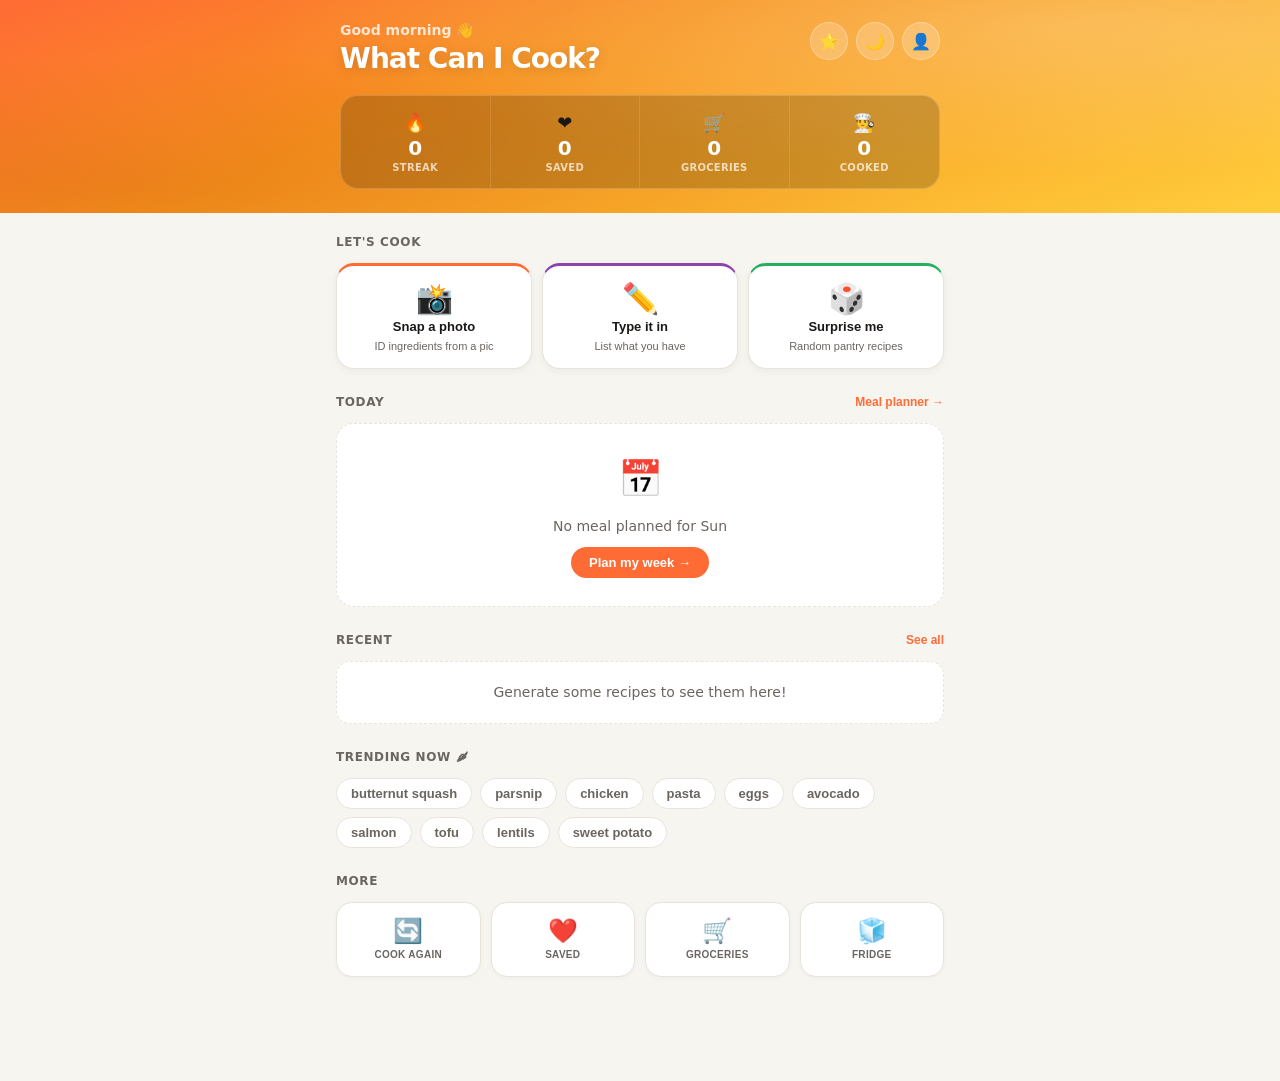
==== commit 72bd5dcb: "replace landing page with full dashboard - Gradient header with time-based greeting (Good morning/af" ====
--- a/public/index.html
+++ b/public/index.html
@@ -8,50 +8,105 @@
 </head>
 <body>
 
-<!-- LANDING -->
+<!-- DASHBOARD -->
 <div id="pageLanding" class="page active">
-  <div class="hero">
-    <div class="hero-topbar">
-      <button class="topbar-btn" id="streakBtn" title="Cooking streak">🔥 <span id="streakCount">0</span></button>
-      <button class="topbar-btn" id="rotdBtn" title="Recipe of the day">⭐ Today</button>
-      <button class="topbar-btn" id="darkToggle" title="Dark mode">🌙</button>
-      <button class="topbar-btn" id="profileBtn" title="Profile">👤</button>
-    </div>
-    <div class="hero-top">
-      <div class="logo">🍳</div>
-      <h1>What Can I Cook?</h1>
-      <p class="subtitle">Tell us what's in your fridge.<br>We'll make it delicious. ✨</p>
-    </div>
-    <div class="option-cards">
-      <button class="option-card snap" id="photoBtn">
-        <span class="option-icon">📸</span>
-        <div class="option-text"><span class="option-title">Snap a photo</span><span class="option-desc">Take a pic of your fridge</span></div>
-        <span class="option-arrow">→</span>
-      </button>
-      <button class="option-card type" id="manualBtn">
-        <span class="option-icon">✏️</span>
-        <div class="option-text"><span class="option-title">Type them in</span><span class="option-desc">List what you have</span></div>
-        <span class="option-arrow">→</span>
-      </button>
-      <button class="option-card surprise" id="surpriseBtn">
-        <span class="option-icon">🎲</span>
-        <div class="option-text"><span class="option-title">Surprise me</span><span class="option-desc">Random fridge recipes</span></div>
-        <span class="option-arrow">→</span>
-      </button>
-    </div>
-    <div class="landing-secondary">
-      <button class="saved-bar-btn" id="cookAgainBtn">🔄 Cook again</button>
-      <button class="saved-bar-btn" id="historyBtn">🕐 History</button>
-      <button class="saved-bar-btn" id="landingSavedBtn">❤️ Saved</button>
-      <button class="saved-bar-btn" id="landingGroceryBtn">🛒 Groceries</button>
-      <button class="saved-bar-btn" id="plannerBtn">📅 Meal Plan</button>
-      <button class="saved-bar-btn" id="fridgeBtn">🧊 Fridge</button>
-    </div>
-    <div class="trending-bar">
-      <span class="trending-label">Trending:</span>
-      <div id="trendingTags" class="trending-tags"></div>
-    </div>
-  </div>
+
+  <!-- Header -->
+  <div class="dash-header">
+    <div class="dash-header-inner">
+      <div class="dash-top-row">
+        <div class="dash-greeting-wrap">
+          <div class="dash-hello" id="dashHello">Good morning 👋</div>
+          <div class="dash-app-name">What Can I Cook?</div>
+        </div>
+        <div class="dash-topbar">
+          <button class="dash-topbar-btn" id="rotdBtn" title="Recipe of the day">⭐</button>
+          <button class="dash-topbar-btn" id="darkToggle" title="Dark mode">🌙</button>
+          <button class="dash-topbar-btn" id="profileBtn" title="Profile">👤</button>
+        </div>
+      </div>
+      <!-- Stats strip -->
+      <div class="dash-stats-strip">
+        <div class="dash-stat-pill" id="streakBtn">
+          <span class="dsp-icon">🔥</span>
+          <span class="dsp-val" id="streakCount">0</span>
+          <span class="dsp-label">Streak</span>
+        </div>
+        <div class="dash-stat-pill" id="dashSavedStat">
+          <span class="dsp-icon">❤️</span>
+          <span class="dsp-val" id="dashSavedCount">0</span>
+          <span class="dsp-label">Saved</span>
+        </div>
+        <div class="dash-stat-pill" id="dashGroceryStat">
+          <span class="dsp-icon">🛒</span>
+          <span class="dsp-val" id="dashGroceryCount">0</span>
+          <span class="dsp-label">Groceries</span>
+        </div>
+        <div class="dash-stat-pill" id="dashCookedStat">
+          <span class="dsp-icon">👨‍🍳</span>
+          <span class="dsp-val" id="dashCookedCount">0</span>
+          <span class="dsp-label">Cooked</span>
+        </div>
+      </div>
+    </div>
+  </div>
+
+  <!-- Dashboard body -->
+  <div class="dash-body">
+
+    <!-- Let's Cook -->
+    <div class="dash-section">
+      <div class="dash-section-hd">Let's Cook</div>
+      <div class="dash-cook-grid">
+        <button class="dash-cook-card snap" id="photoBtn">
+          <span class="dcc-icon">📸</span>
+          <span class="dcc-title">Snap a photo</span>
+          <span class="dcc-desc">ID ingredients from a pic</span>
+        </button>
+        <button class="dash-cook-card type" id="manualBtn">
+          <span class="dcc-icon">✏️</span>
+          <span class="dcc-title">Type it in</span>
+          <span class="dcc-desc">List what you have</span>
+        </button>
+        <button class="dash-cook-card surprise" id="surpriseBtn">
+          <span class="dcc-icon">🎲</span>
+          <span class="dcc-title">Surprise me</span>
+          <span class="dcc-desc">Random pantry recipes</span>
+        </button>
+      </div>
+    </div>
+
+    <!-- Today -->
+    <div class="dash-section">
+      <div class="dash-section-hd">Today <button class="dash-section-link" id="plannerBtn">Meal planner →</button></div>
+      <div id="dashTodayContent"></div>
+    </div>
+
+    <!-- Recent activity -->
+    <div class="dash-section">
+      <div class="dash-section-hd">Recent <button class="dash-section-link" id="historyBtn">See all</button></div>
+      <div id="dashRecentContent"></div>
+    </div>
+
+    <!-- Trending -->
+    <div class="dash-section">
+      <div class="dash-section-hd">Trending now 🌶</div>
+      <div id="trendingTags" class="dash-trending-tags"></div>
+    </div>
+
+    <!-- More features -->
+    <div class="dash-section">
+      <div class="dash-section-hd">More</div>
+      <div class="dash-more-grid">
+        <button class="dash-more-btn" id="cookAgainBtn"><span class="dmb-icon">🔄</span><span class="dmb-label">Cook Again</span></button>
+        <button class="dash-more-btn" id="landingSavedBtn"><span class="dmb-icon">❤️</span><span class="dmb-label">Saved</span></button>
+        <button class="dash-more-btn" id="landingGroceryBtn"><span class="dmb-icon">🛒</span><span class="dmb-label">Groceries</span></button>
+        <button class="dash-more-btn" id="fridgeBtn"><span class="dmb-icon">🧊</span><span class="dmb-label">Fridge</span></button>
+      </div>
+    </div>
+
+  </div>
+
   <input type="file" id="photoInput" accept="image/*" capture="environment" hidden/>
 </div>
 
@@ -78,48 +133,62 @@
 
 <!-- MANUAL PAGE -->
 <div id="pageManual" class="page" hidden>
-  <div class="page-inner">
-    <div class="page-header-row">
-      <button class="btn-back" id="backFromManual">← Back</button>
-      <button class="btn-voice" id="voiceBtn" title="Voice input">🎤</button>
-    </div>
-    <h2>What do you have?</h2>
-    <p class="hint">Type an ingredient and press Enter or comma.</p>
-    <div class="tag-input-wrapper" id="manualTagWrapper">
-      <div class="tags" id="manualTagList"></div>
-      <input type="text" id="manualIngredientInput" placeholder="e.g. chicken, garlic, lemon…" autocomplete="off"/>
-    </div>
-    <div class="filters-panel" id="manualFilters"></div>
-    <button class="btn-generate" id="manualGenerateBtn" disabled>Find Recipes →</button>
+  <div class="input-page-hero">
+    <button class="btn-back-light" id="backFromManual">← Back</button>
+    <div class="input-page-title">
+      <div class="input-page-emoji">🧑‍🍳</div>
+      <h2>What do you have?</h2>
+      <p>Add ingredients below — we'll find what you can make.</p>
+    </div>
+  </div>
+  <div class="input-page-body">
+    <div class="input-card">
+      <div class="input-card-label">
+        <span>Your ingredients</span>
+        <button class="btn-voice" id="voiceBtn">🎤 Speak</button>
+      </div>
+      <div class="tag-input-wrapper" id="manualTagWrapper">
+        <div class="tags" id="manualTagList"></div>
+        <input type="text" id="manualIngredientInput" placeholder="Type an ingredient, press Enter…" autocomplete="off"/>
+      </div>
+      <div class="quick-add-row" id="quickAddRow"></div>
+    </div>
+    <div class="filters-card">
+      <div class="filters-card-label">Preferences <span class="optional-tag">optional</span></div>
+      <div class="filters-panel" id="manualFilters"></div>
+    </div>
+    <button class="btn-generate" id="manualGenerateBtn" disabled>Find My Recipes →</button>
   </div>
 </div>
 
 <!-- RESULTS PAGE -->
 <div id="pageResults" class="page" hidden>
-  <div class="results-section">
-    <div class="results-header">
-      <div>
-        <h2 id="resultsTitle">Recipes for you</h2>
-        <div class="results-meta" id="resultsMeta"></div>
-      </div>
-      <div class="results-actions">
-        <button class="btn-icon-pill" id="luckyBtn">🎰 Lucky</button>
-        <button class="btn-icon-pill" id="groceryBtn">🛒 Groceries</button>
-        <button class="btn-icon-pill" id="savedBtn">❤️ Saved</button>
-        <button class="btn-icon-pill" id="printBtn">🖨 Print</button>
-        <button class="btn-reset" id="resetBtn">← Back</button>
-      </div>
-    </div>
-    <div class="results-toolbar">
-      <input type="text" id="searchBar" placeholder="🔍 Search recipes…" class="search-bar"/>
-      <select id="sortSelect" class="toolbar-select">
-        <option value="">Sort by…</option>
-        <option value="time">Quickest first</option>
-        <option value="skill">Easiest first</option>
-        <option value="calories">Lowest calories</option>
-        <option value="cost">Cheapest first</option>
-      </select>
-    </div>
+  <div class="results-banner">
+    <div class="results-banner-inner">
+      <div class="results-banner-top">
+        <button class="btn-back-light" id="resetBtn">← Back</button>
+        <div class="results-actions">
+          <button class="btn-icon-pill" id="luckyBtn">🎰 Lucky</button>
+          <button class="btn-icon-pill" id="groceryBtn">🛒 Groceries</button>
+          <button class="btn-icon-pill" id="savedBtn">❤️ Saved</button>
+          <button class="btn-icon-pill" id="printBtn">🖨 Print</button>
+        </div>
+      </div>
+      <h2 id="resultsTitle">Recipes for you</h2>
+      <div class="results-meta" id="resultsMeta"></div>
+      <div class="results-toolbar">
+        <input type="text" id="searchBar" placeholder="🔍 Search recipes…" class="search-bar"/>
+        <select id="sortSelect" class="toolbar-select">
+          <option value="">Sort by…</option>
+          <option value="time">Quickest first</option>
+          <option value="skill">Easiest first</option>
+          <option value="calories">Lowest calories</option>
+          <option value="cost">Cheapest first</option>
+        </select>
+      </div>
+    </div>
+  </div>
+  <div class="recipe-grid-wrap">
     <div class="recipe-grid" id="recipeGrid"></div>
   </div>
 </div>
@@ -143,6 +212,37 @@
     <h2>🕐 Recent History</h2>
     <div id="historyList" class="history-list"></div>
     <p id="historyEmpty" class="empty-msg" hidden>No history yet.</p>
+  </div>
+</div>
+
+<!-- CHEF SHOW OVERLAY -->
+<div id="chefShow" class="chef-show" hidden>
+  <div class="chef-show-bg" id="chefShowBg"></div>
+  <div class="chef-show-inner">
+    <button class="chef-close" id="chefClose">✕</button>
+    <div class="chef-header">
+      <div class="chef-avatar" id="chefAvatar"></div>
+      <div>
+        <div class="chef-name" id="chefName"></div>
+        <div class="chef-recipe-name" id="chefRecipeName"></div>
+      </div>
+      <a class="chef-yt-btn" id="chefYT" target="_blank">▶ Watch on YouTube</a>
+    </div>
+    <div class="chef-stage">
+      <div class="chef-step-label" id="chefStepLabel">Introduction</div>
+      <div class="chef-narration" id="chefNarration"></div>
+      <div class="chef-tip" id="chefTip"></div>
+    </div>
+    <div class="chef-progress-bar"><div class="chef-progress-fill" id="chefProgressFill"></div></div>
+    <div class="chef-controls">
+      <button class="chef-ctrl-btn" id="chefPrev">← Prev</button>
+      <button class="chef-ctrl-btn" id="chefPlayPause">⏸ Pause</button>
+      <button class="chef-ctrl-btn primary" id="chefNext">Next →</button>
+    </div>
+    <div class="chef-footer">
+      <label class="chef-voice-toggle"><input type="checkbox" id="chefVoice" checked/> 🔊 Read aloud</label>
+      <span class="chef-step-dots" id="chefDots"></span>
+    </div>
   </div>
 </div>
 
--- a/public/style.css
+++ b/public/style.css
@@ -19,47 +19,114 @@
 .page-inner h2{font-size:28px;font-weight:800;margin-bottom:8px}
 .page-header-row{display:flex;align-items:center;justify-content:space-between;margin-bottom:24px}
 
-/* Hero */
-.hero{
-  background:linear-gradient(160deg,#ff6b35 0%,#f7931e 30%,#ffcd3c 60%,#ff6b9d 100%);
-  min-height:100vh;display:flex;flex-direction:column;align-items:center;justify-content:center;
-  padding:20px 24px 40px;text-align:center;gap:24px;position:relative;overflow:hidden
-}
-.hero::before{content:'';position:absolute;inset:0;background:radial-gradient(ellipse at 70% 20%,rgba(255,255,255,.18) 0%,transparent 60%),radial-gradient(ellipse at 20% 80%,rgba(255,100,50,.25) 0%,transparent 50%);pointer-events:none}
-.hero-topbar{display:flex;gap:8px;position:absolute;top:16px;right:16px;z-index:2}
-.topbar-btn{background:rgba(255,255,255,.2);border:1.5px solid rgba(255,255,255,.3);color:#fff;border-radius:var(--radius-pill);padding:6px 14px;font-size:13px;font-weight:600;cursor:pointer;backdrop-filter:blur(8px);transition:background .2s}
-.topbar-btn:hover{background:rgba(255,255,255,.3)}
-.hero-top{display:flex;flex-direction:column;align-items:center;position:relative}
-.logo{font-size:72px;margin-bottom:12px;filter:drop-shadow(0 6px 16px rgba(0,0,0,.15));animation:pop .5s cubic-bezier(.36,.07,.19,.97)}
-@keyframes pop{0%{transform:scale(.5) rotate(-10deg);opacity:0}70%{transform:scale(1.12) rotate(3deg)}100%{transform:scale(1) rotate(0);opacity:1}}
-.hero h1{font-size:clamp(36px,8vw,60px);font-weight:900;color:#fff;letter-spacing:-2px;line-height:1.0;margin-bottom:10px;text-shadow:0 2px 20px rgba(180,60,0,.25)}
-.subtitle{font-size:17px;color:rgba(255,255,255,.85);font-weight:600;line-height:1.5}
-
-/* Option cards */
-.option-cards{display:flex;flex-direction:column;gap:10px;width:100%;max-width:420px;position:relative}
-.option-card{width:100%;border:none;border-radius:20px;padding:20px 24px;cursor:pointer;display:flex;flex-direction:row;align-items:center;gap:16px;transition:transform .2s cubic-bezier(.34,1.56,.64,1),box-shadow .2s;box-shadow:0 8px 32px rgba(0,0,0,.15);text-align:left}
-.option-card:active{transform:scale(.97)!important}
-.option-card:hover{transform:translateY(-3px);box-shadow:0 16px 40px rgba(0,0,0,.2)}
-.option-card.snap{background:rgba(255,255,255,.95);color:#1a1714}
-.option-card.type{background:rgba(255,255,255,.15);color:#fff;border:2px solid rgba(255,255,255,.35);backdrop-filter:blur(16px)}
-.option-card.surprise{background:rgba(0,0,0,.2);color:#fff;border:2px solid rgba(255,255,255,.2);backdrop-filter:blur(16px)}
-.option-icon{font-size:32px;flex-shrink:0}
-.option-text{display:flex;flex-direction:column;gap:2px;flex:1}
-.option-title{font-size:17px;font-weight:800;letter-spacing:-.3px}
-.option-desc{font-size:12px;opacity:.65;font-weight:500}
-.option-arrow{font-size:16px;opacity:.5;flex-shrink:0}
-
-/* Landing secondary */
-.landing-secondary{display:flex;flex-wrap:wrap;gap:8px;justify-content:center;max-width:420px;position:relative}
-.saved-bar-btn{background:rgba(255,255,255,.18);border:1.5px solid rgba(255,255,255,.3);color:#fff;border-radius:var(--radius-pill);padding:8px 14px;font-size:13px;font-weight:600;cursor:pointer;backdrop-filter:blur(12px);transition:background .2s}
-.saved-bar-btn:hover{background:rgba(255,255,255,.28)}
+/* Input page redesign */
+.input-page-hero{
+  background:linear-gradient(160deg,#ff6b35 0%,#f7931e 50%,#ffcd3c 100%);
+  padding:32px 24px 48px;text-align:center;position:relative
+}
+.btn-back-light{position:absolute;top:20px;left:20px;background:rgba(255,255,255,.2);border:1.5px solid rgba(255,255,255,.35);color:#fff;border-radius:var(--radius-pill);padding:7px 16px;font-size:13px;font-weight:600;cursor:pointer;backdrop-filter:blur(8px);transition:background .2s}
+.btn-back-light:hover{background:rgba(255,255,255,.3)}
+.input-page-title{display:flex;flex-direction:column;align-items:center;gap:8px;padding-top:8px}
+.input-page-emoji{font-size:52px;filter:drop-shadow(0 4px 10px rgba(0,0,0,.15))}
+.input-page-title h2{font-size:30px;font-weight:900;color:#fff;letter-spacing:-.5px;margin:0}
+.input-page-title p{font-size:15px;color:rgba(255,255,255,.8);font-weight:500}
+.input-page-body{
+  max-width:580px;margin:-24px auto 0;padding:0 20px 60px;
+  display:flex;flex-direction:column;gap:16px;position:relative;z-index:1
+}
+.input-card{background:var(--surface);border-radius:20px;padding:20px;box-shadow:0 4px 24px rgba(0,0,0,.10),0 0 0 1px rgba(0,0,0,.04)}
+.input-card-label{display:flex;align-items:center;justify-content:space-between;font-size:12px;font-weight:800;text-transform:uppercase;letter-spacing:.6px;color:var(--text-muted);margin-bottom:12px}
+.filters-card{background:var(--surface);border-radius:20px;padding:20px;box-shadow:0 4px 24px rgba(0,0,0,.08),0 0 0 1px rgba(0,0,0,.04)}
+.filters-card-label{font-size:12px;font-weight:800;text-transform:uppercase;letter-spacing:.6px;color:var(--text-muted);margin-bottom:14px;display:flex;align-items:center;gap:8px}
+.optional-tag{background:var(--bg);border-radius:var(--radius-pill);padding:2px 8px;font-size:10px;font-weight:600;color:var(--text-muted);text-transform:uppercase;letter-spacing:.4px}
+.quick-add-row{display:flex;flex-wrap:wrap;gap:6px;margin-top:10px}
+.quick-add-btn{background:var(--bg);border:1.5px solid var(--border);border-radius:var(--radius-pill);padding:4px 12px;font-size:12px;font-weight:600;color:var(--text-muted);cursor:pointer;transition:all .15s}
+.quick-add-btn:hover{border-color:var(--accent);color:var(--accent);background:rgba(255,107,53,.06)}
+
+/* ── Dashboard ── */
+#pageLanding{overflow-y:auto;background:var(--bg)}
+
+/* Dashboard header */
+.dash-header{
+  background:linear-gradient(160deg,#ff6b35 0%,#f7931e 38%,#ffcd3c 100%);
+  position:relative;overflow:hidden
+}
+.dash-header::before{content:'';position:absolute;inset:0;background:radial-gradient(ellipse at 85% 12%,rgba(255,255,255,.22) 0%,transparent 55%),radial-gradient(ellipse at 10% 88%,rgba(180,60,0,.18) 0%,transparent 50%);pointer-events:none}
+[data-theme=dark] .dash-header{background:linear-gradient(160deg,#6b1e0a 0%,#7a3200 38%,#4a3000 100%)}
+.dash-header-inner{padding:20px 20px 24px;position:relative;z-index:1;max-width:640px;margin:0 auto}
+
+.dash-top-row{display:flex;align-items:flex-start;justify-content:space-between;margin-bottom:20px}
+.dash-greeting-wrap{display:flex;flex-direction:column;gap:3px}
+.dash-hello{font-size:14px;color:rgba(255,255,255,.8);font-weight:600}
+.dash-app-name{font-size:28px;font-weight:900;color:#fff;letter-spacing:-1px;text-shadow:0 2px 12px rgba(0,0,0,.15);line-height:1.1}
+.dash-topbar{display:flex;gap:8px;padding-top:2px}
+.dash-topbar-btn{background:rgba(255,255,255,.2);border:1.5px solid rgba(255,255,255,.3);color:#fff;border-radius:100px;width:38px;height:38px;display:flex;align-items:center;justify-content:center;font-size:16px;cursor:pointer;backdrop-filter:blur(8px);transition:background .2s}
+.dash-topbar-btn:hover{background:rgba(255,255,255,.32)}
+
+/* Stats strip */
+.dash-stats-strip{display:grid;grid-template-columns:repeat(4,1fr);gap:0;background:rgba(0,0,0,.18);backdrop-filter:blur(16px);border-radius:18px;border:1px solid rgba(255,255,255,.2);overflow:hidden}
+.dash-stat-pill{display:flex;flex-direction:column;align-items:center;padding:13px 6px;border-right:1px solid rgba(255,255,255,.12);cursor:pointer;transition:background .2s}
+.dash-stat-pill:last-child{border-right:none}
+.dash-stat-pill:hover{background:rgba(255,255,255,.12)}
+.dsp-icon{font-size:18px;margin-bottom:2px}
+.dsp-val{font-size:20px;font-weight:900;color:#fff;line-height:1}
+.dsp-label{font-size:10px;color:rgba(255,255,255,.7);font-weight:700;text-transform:uppercase;letter-spacing:.3px;margin-top:2px}
+
+/* Dashboard body */
+.dash-body{padding:20px 16px 80px;max-width:640px;margin:0 auto;display:flex;flex-direction:column;gap:0}
+.dash-section{margin-bottom:24px}
+.dash-section-hd{display:flex;align-items:center;justify-content:space-between;font-size:12px;font-weight:800;text-transform:uppercase;letter-spacing:.6px;color:var(--text-muted);margin-bottom:12px}
+.dash-section-link{background:none;border:none;font-size:12px;font-weight:700;color:var(--accent);cursor:pointer;padding:0;text-transform:none;letter-spacing:0}
+
+/* Cook action cards */
+.dash-cook-grid{display:grid;grid-template-columns:repeat(3,1fr);gap:10px}
+.dash-cook-card{background:var(--surface);border:1.5px solid var(--border);border-radius:18px;padding:18px 10px 14px;display:flex;flex-direction:column;align-items:center;gap:5px;text-align:center;cursor:pointer;transition:all .2s;box-shadow:0 2px 8px rgba(0,0,0,.05)}
+.dash-cook-card:hover{transform:translateY(-3px);box-shadow:0 8px 24px rgba(0,0,0,.10)}
+.dash-cook-card:active{transform:scale(.97)}
+.dash-cook-card.snap{border-top:3px solid #ff6b35}.dash-cook-card.snap:hover{border-color:#ff6b35}
+.dash-cook-card.type{border-top:3px solid #8e44ad}.dash-cook-card.type:hover{border-color:#8e44ad}
+.dash-cook-card.surprise{border-top:3px solid #27ae60}.dash-cook-card.surprise:hover{border-color:#27ae60}
+.dcc-icon{font-size:30px;line-height:1}
+.dcc-title{font-size:13px;font-weight:800;color:var(--text);line-height:1.2}
+.dcc-desc{font-size:11px;color:var(--text-muted);font-weight:500;line-height:1.3}
+
+/* Today card */
+.dash-today-card{background:var(--surface);border-radius:18px;overflow:hidden;box-shadow:0 2px 12px rgba(0,0,0,.07),0 0 0 1px rgba(0,0,0,.04)}
+.dash-today-hero{background:linear-gradient(135deg,#8e44ad,#3498db);padding:18px 16px;color:#fff}
+.dash-today-label{font-size:11px;font-weight:700;opacity:.7;text-transform:uppercase;letter-spacing:.4px;margin-bottom:4px}
+.dash-today-name{font-size:19px;font-weight:900;letter-spacing:-.4px;margin-bottom:4px}
+.dash-today-meta{font-size:12px;opacity:.8;font-weight:500}
+.dash-today-actions{display:flex;gap:8px;padding:12px 14px}
+.dash-today-btn{flex:1;background:var(--bg);border:1.5px solid var(--border);border-radius:100px;padding:8px 12px;font-size:12px;font-weight:700;color:var(--text-muted);cursor:pointer;transition:all .15s}
+.dash-today-btn:hover{border-color:var(--accent);color:var(--accent)}
+.dash-today-empty{background:var(--surface);border:1.5px dashed var(--border);border-radius:18px;padding:28px 20px;text-align:center;display:flex;flex-direction:column;align-items:center;gap:10px}
+.dash-today-empty-icon{font-size:36px}
+.dash-today-empty p{font-size:14px;color:var(--text-muted);font-weight:500;margin:0}
+.dash-link-btn{background:var(--accent);color:#fff;border:none;border-radius:100px;padding:8px 18px;font-size:13px;font-weight:700;cursor:pointer;transition:opacity .2s}
+.dash-link-btn:hover{opacity:.88}
+
+/* Recent activity */
+.dash-recent-list{display:flex;flex-direction:column;gap:8px}
+.dash-recent-card{background:var(--surface);border:1.5px solid var(--border);border-radius:14px;padding:13px 14px;display:flex;align-items:center;gap:12px;cursor:pointer;transition:all .18s}
+.dash-recent-card:hover{border-color:var(--accent);transform:translateX(3px)}
+.dash-recent-emoji{font-size:26px;flex-shrink:0;width:40px;height:40px;background:var(--bg);border-radius:12px;display:flex;align-items:center;justify-content:center}
+.dash-recent-info{flex:1;min-width:0}
+.dash-recent-title{font-size:14px;font-weight:700;color:var(--text);white-space:nowrap;overflow:hidden;text-overflow:ellipsis}
+.dash-recent-meta{font-size:12px;color:var(--text-muted);margin-top:2px}
+.dash-recent-arrow{color:var(--text-muted);font-size:14px;flex-shrink:0;opacity:.5}
+.dash-empty-msg{text-align:center;padding:20px;color:var(--text-muted);font-size:14px;background:var(--surface);border-radius:14px;border:1.5px dashed var(--border)}
 
 /* Trending */
-.trending-bar{display:flex;align-items:center;gap:10px;position:relative}
-.trending-label{font-size:12px;font-weight:700;color:rgba(255,255,255,.6);text-transform:uppercase;letter-spacing:.5px;white-space:nowrap}
-.trending-tags{display:flex;flex-wrap:wrap;gap:6px}
-.trending-tag{background:rgba(255,255,255,.2);border:1.5px solid rgba(255,255,255,.3);color:#fff;border-radius:var(--radius-pill);padding:4px 12px;font-size:12px;font-weight:600;cursor:pointer;transition:background .15s}
-.trending-tag:hover{background:rgba(255,255,255,.3)}
+.dash-trending-tags{display:flex;flex-wrap:wrap;gap:8px}
+.trending-tag{background:var(--surface);border:1.5px solid var(--border);border-radius:100px;padding:7px 14px;font-size:13px;font-weight:600;color:var(--text-muted);cursor:pointer;transition:all .15s}
+.trending-tag:hover{border-color:var(--accent);color:var(--accent);background:rgba(255,107,53,.06)}
+
+/* More grid */
+.dash-more-grid{display:grid;grid-template-columns:repeat(4,1fr);gap:10px}
+.dash-more-btn{background:var(--surface);border:1.5px solid var(--border);border-radius:16px;padding:16px 8px;display:flex;flex-direction:column;align-items:center;gap:6px;cursor:pointer;transition:all .2s;box-shadow:0 1px 4px rgba(0,0,0,.04)}
+.dash-more-btn:hover{border-color:var(--accent);transform:translateY(-2px);box-shadow:0 6px 16px rgba(0,0,0,.08)}
+.dmb-icon{font-size:24px;line-height:1}
+.dmb-label{font-size:10px;font-weight:800;color:var(--text-muted);text-transform:uppercase;letter-spacing:.3px}
 
 /* Buttons */
 .btn-back{background:none;border:none;color:var(--text-muted);font-size:14px;font-weight:600;cursor:pointer;padding:0;margin-bottom:24px;transition:color .15s}
@@ -112,8 +179,8 @@
 .results-header h2{font-size:24px;font-weight:700}
 .results-meta{font-size:13px;color:var(--text-muted);margin-top:4px}
 .results-actions{display:flex;gap:8px;align-items:center;flex-wrap:wrap}
-.results-toolbar{display:flex;gap:10px;margin-bottom:24px;flex-wrap:wrap}
-.search-bar{flex:1;min-width:200px;border:2px solid var(--border);border-radius:var(--radius-pill);padding:10px 16px;font-size:14px;background:var(--surface);color:var(--text);outline:none;transition:border-color .2s}
+.results-toolbar{display:flex;gap:10px;margin-bottom:0;flex-wrap:wrap}
+.search-bar{flex:1;min-width:180px;border:2px solid var(--border);border-radius:var(--radius-pill);padding:10px 16px;font-size:14px;background:var(--surface);color:var(--text);outline:none;transition:border-color .2s}
 .search-bar:focus{border-color:var(--accent)}
 .toolbar-select{border:2px solid var(--border);border-radius:var(--radius-pill);padding:10px 14px;font-size:14px;background:var(--surface);color:var(--text);cursor:pointer;outline:none}
 .btn-icon-pill{background:var(--surface);border:2px solid var(--border);border-radius:var(--radius-pill);padding:8px 14px;font-size:13px;font-weight:600;color:var(--text-muted);cursor:pointer;transition:all .2s}
@@ -121,84 +188,125 @@
 .btn-reset{background:none;border:2px solid var(--border);border-radius:var(--radius-pill);padding:8px 16px;font-size:13px;font-weight:600;color:var(--text-muted);cursor:pointer;transition:all .2s}
 .btn-reset:hover{border-color:var(--accent);color:var(--accent)}
 
+/* Results banner */
+.results-banner{background:linear-gradient(160deg,#ff6b35 0%,#f7931e 38%,#ffcd3c 100%);position:relative;overflow:hidden}
+.results-banner::before{content:'';position:absolute;inset:0;background:radial-gradient(ellipse at 88% 8%,rgba(255,255,255,.22) 0%,transparent 55%),radial-gradient(ellipse at 12% 92%,rgba(180,60,0,.18) 0%,transparent 50%);pointer-events:none}
+[data-theme=dark] .results-banner{background:linear-gradient(160deg,#6b1e0a 0%,#7a3200 38%,#5a4200 100%)}
+.results-banner-inner{max-width:1200px;margin:0 auto;padding:20px 24px 28px;position:relative;z-index:1}
+.results-banner-top{display:flex;align-items:center;justify-content:space-between;margin-bottom:14px;flex-wrap:wrap;gap:10px}
+.results-banner h2{font-size:clamp(26px,5vw,40px);font-weight:900;color:#fff;letter-spacing:-1.5px;margin-bottom:5px;text-shadow:0 2px 16px rgba(0,0,0,.15)}
+.results-banner .results-meta{color:rgba(255,255,255,.75);font-size:14px;font-weight:500;margin-bottom:16px}
+.results-banner .results-actions{display:flex;gap:8px;align-items:center;flex-wrap:wrap}
+.results-banner .btn-icon-pill{background:rgba(255,255,255,.2);border:1.5px solid rgba(255,255,255,.35);color:#fff}
+.results-banner .btn-icon-pill:hover{background:rgba(255,255,255,.3);border-color:rgba(255,255,255,.55);color:#fff}
+.results-banner .search-bar,.results-banner .toolbar-select{background:rgba(255,255,255,.92);border:none;color:#1a1714;box-shadow:0 2px 10px rgba(0,0,0,.12)}
+.results-banner .search-bar:focus{background:#fff;border:none;box-shadow:0 4px 18px rgba(0,0,0,.18)}
+.results-banner .search-bar::placeholder{color:#999}
+.recipe-grid-wrap{max-width:1200px;margin:0 auto;padding:28px 24px 80px}
+
 /* Recipe grid & cards */
-.recipe-grid{display:grid;grid-template-columns:repeat(auto-fill,minmax(320px,1fr));gap:20px}
+.recipe-grid{display:grid;grid-template-columns:repeat(auto-fill,minmax(320px,1fr));gap:24px}
 .recipe-card{background:var(--surface);border-radius:var(--radius);border:1px solid var(--border);overflow:hidden;box-shadow:var(--shadow-sm);transition:box-shadow .2s,transform .2s;animation:cardIn .3s ease both}
 @keyframes cardIn{from{opacity:0;transform:translateY(16px)}to{opacity:1;transform:translateY(0)}}
 .recipe-card:hover{box-shadow:var(--shadow-lg);transform:translateY(-2px)}
 
-.card-header{padding:16px 16px 12px;border-bottom:1px solid var(--border)}
-.card-header-top{display:flex;align-items:flex-start;justify-content:space-between;gap:8px;margin-bottom:4px}
-.card-name{font-size:17px;font-weight:700;line-height:1.3;flex:1}
-.card-actions{display:flex;gap:4px;flex-shrink:0}
-.card-btn{background:none;border:none;font-size:17px;cursor:pointer;padding:2px;opacity:.45;transition:opacity .2s,transform .15s}
-.card-btn:hover{opacity:1;transform:scale(1.2)}
-.card-btn.saved{opacity:1}
-.card-description{font-size:13px;color:var(--text-muted);line-height:1.5}
-.skill-plain{font-size:12px;color:var(--text-muted);font-style:italic;margin-top:2px}
-
-.card-meta{padding:10px 16px;display:flex;gap:6px;border-bottom:1px solid var(--border);flex-wrap:wrap}
-.meta-badge{display:inline-flex;align-items:center;gap:3px;border-radius:var(--radius-pill);padding:3px 9px;font-size:11px;font-weight:600;background:var(--bg);border:1px solid var(--border)}
-.skill-badge{color:#fff;border-color:transparent}
+/* ── Recipe Cards (modern redesign) ── */
+.recipe-card{background:var(--surface);border-radius:20px;border:none;overflow:hidden;box-shadow:0 2px 16px rgba(0,0,0,.08),0 0 0 1px rgba(0,0,0,.04);transition:box-shadow .25s,transform .25s;animation:cardIn .35s ease both}
+@keyframes cardIn{from{opacity:0;transform:translateY(20px) scale(.98)}to{opacity:1;transform:translateY(0) scale(1)}}
+.recipe-card:hover{box-shadow:0 16px 48px rgba(0,0,0,.14),0 0 0 1px rgba(0,0,0,.05);transform:translateY(-5px)}
+
+/* Colored card hero */
+.card-hero{padding:14px 16px 20px;position:relative;overflow:hidden;min-height:190px;display:flex;flex-direction:column;justify-content:flex-end}
+.card-hero-emoji{position:absolute;right:-10px;top:-8px;font-size:120px;opacity:.18;line-height:1;transform:rotate(12deg);z-index:0;pointer-events:none}
+.card-hero-content{position:relative;z-index:1}
+.card-type-chip{display:inline-block;background:rgba(0,0,0,.22);backdrop-filter:blur(8px);border:1px solid rgba(255,255,255,.22);border-radius:100px;padding:3px 10px;font-size:11px;font-weight:700;color:rgba(255,255,255,.9);text-transform:capitalize;letter-spacing:.3px;margin-bottom:8px}
+.card-name{font-size:22px;font-weight:900;line-height:1.2;color:#fff;letter-spacing:-.5px;margin-bottom:5px;text-shadow:0 2px 8px rgba(0,0,0,.25)}
+.card-description{font-size:13px;color:rgba(255,255,255,.82);line-height:1.5;display:-webkit-box;-webkit-line-clamp:2;-webkit-box-orient:vertical;overflow:hidden}
+.card-actions{position:absolute;top:12px;right:14px;display:flex;gap:6px;z-index:2}
+.card-btn{background:rgba(0,0,0,.28);backdrop-filter:blur(10px);border:1px solid rgba(255,255,255,.22);color:#fff;border-radius:var(--radius-pill);padding:5px 11px;font-size:14px;cursor:pointer;transition:background .15s;display:flex;align-items:center;gap:3px}
+.card-btn:hover{background:rgba(0,0,0,.45)}
+.card-btn.saved{background:rgba(220,40,40,.4)}
+.cooked-badge{position:absolute;top:12px;left:14px;background:rgba(0,180,100,.45);backdrop-filter:blur(6px);color:#fff;border-radius:var(--radius-pill);padding:4px 10px;font-size:11px;font-weight:700;z-index:2}
+
+/* Card stat bar */
+.card-stats{display:grid;grid-template-columns:repeat(3,1fr);border-bottom:1px solid var(--border);background:var(--surface)}
+.card-stat{padding:14px 8px;text-align:center;border-right:1px solid var(--border)}
+.card-stat:last-child{border-right:none}
+.card-stat-val{font-size:16px;font-weight:800;color:var(--text);line-height:1;margin-bottom:3px}
+.card-stat-key{font-size:11px;color:var(--text-muted);font-weight:600}
+
+/* Cost bar */
+.card-cost-bar{display:flex;align-items:center;justify-content:space-between;padding:12px 18px;background:linear-gradient(135deg,rgba(255,107,53,.06),rgba(247,147,30,.06));border-bottom:1px solid var(--border)}
+.card-cost-total{font-size:22px;font-weight:900;color:var(--accent)}
+.card-cost-detail{text-align:right}
+.card-cost-per{font-size:13px;font-weight:700;color:var(--text-muted)}
+.card-cost-label{font-size:10px;color:var(--text-muted);text-transform:uppercase;letter-spacing:.4px}
+
+/* Badges row */
+.card-badges{display:flex;gap:6px;padding:10px 16px;flex-wrap:wrap;align-items:center;border-bottom:1px solid var(--border)}
+.badge{display:inline-flex;align-items:center;gap:3px;border-radius:var(--radius-pill);padding:4px 11px;font-size:11px;font-weight:600}
+.badge-skill{color:#fff;border-color:transparent}
 .skill-1{background:var(--skill-1)}.skill-2{background:var(--skill-2)}.skill-3{background:var(--skill-3)}.skill-4{background:var(--skill-4)}.skill-5{background:var(--skill-5)}
-
-.card-body{padding:12px 16px}
-.ingredient-section{margin-bottom:10px}
+.badge-light{background:var(--bg);border:1px solid var(--border);color:var(--text-muted)}
+.allergen-badge{background:#fef3c7;color:#92400e;border:1px solid #fde68a;border-radius:var(--radius-pill);padding:3px 9px;font-size:11px;font-weight:600}
+[data-theme=dark] .allergen-badge{background:rgba(255,200,60,.12);color:#f59e0b;border-color:rgba(255,200,60,.2)}
+
+/* Card body */
+.card-body{padding:14px 18px}
+.ingredient-section{margin-bottom:12px}
+.section-label{font-size:10px;font-weight:800;text-transform:uppercase;letter-spacing:.6px;color:var(--text-muted);margin-bottom:7px}
 .ingredient-tags{display:flex;flex-wrap:wrap;gap:5px}
-.ing-tag{display:inline-flex;align-items:center;gap:3px;border-radius:var(--radius-pill);padding:3px 9px;font-size:12px;font-weight:500}
-.ing-tag.have{background:var(--accent-light);color:#c94b00}
+.ing-tag{display:inline-flex;align-items:center;gap:3px;border-radius:var(--radius-pill);padding:4px 10px;font-size:12px;font-weight:500}
+.ing-tag.have{background:rgba(255,107,53,.12);color:#c94b00}
 .ing-tag.need{background:#f0ece4;color:#5c5248}
 .ing-tag.equipment{background:#eef2ff;color:#3730a3}
 .ing-tag.in-list{background:#d1fae5;color:#065f46}
 .ing-tag.clickable{cursor:pointer;transition:opacity .15s}.ing-tag.clickable:hover{opacity:.75}
 .add-grocery{background:none;border:none;cursor:pointer;font-size:12px;opacity:.5;padding:0;transition:opacity .15s}
 .add-grocery:hover{opacity:1}
-.allergen-badge{background:#fef3c7;color:#92400e;border:1px solid #fde68a;border-radius:var(--radius-pill);padding:2px 8px;font-size:11px;font-weight:600}
-
-/* Card expandable sections */
-.card-expand-btn{width:100%;background:none;border:1px solid var(--border);border-radius:var(--radius-sm);padding:8px 12px;font-size:13px;font-weight:600;color:var(--text-muted);cursor:pointer;display:flex;align-items:center;justify-content:space-between;transition:all .2s;margin-bottom:6px}
-.card-expand-btn:hover,.card-expand-btn.open{background:var(--bg);color:var(--text)}
+
+/* Expandable sections */
+.card-expand-btn{width:100%;background:var(--bg);border:none;border-radius:10px;padding:10px 14px;font-size:13px;font-weight:600;color:var(--text-muted);cursor:pointer;display:flex;align-items:center;justify-content:space-between;transition:all .2s;margin-bottom:6px}
+.card-expand-btn:hover,.card-expand-btn.open{background:linear-gradient(135deg,rgba(255,107,53,.1),rgba(247,147,30,.08));color:var(--text)}
 .card-expand-btn .chev{transition:transform .2s;font-style:normal}
 .card-expand-btn.open .chev{transform:rotate(180deg)}
-.card-expand-content{display:none;padding:8px 0 4px}.card-expand-content.visible{display:block}
-
-.steps-list{list-style:none;display:flex;flex-direction:column;gap:8px}
-.step-item{display:flex;gap:10px;font-size:13px;line-height:1.55}
-.step-num{flex-shrink:0;width:20px;height:20px;background:var(--accent);color:#fff;border-radius:50%;display:flex;align-items:center;justify-content:center;font-size:10px;font-weight:700;margin-top:2px}
+.card-expand-content{display:none;padding:4px 0 8px}.card-expand-content.visible{display:block}
+
+.steps-list{list-style:none;display:flex;flex-direction:column;gap:10px}
+.step-item{display:flex;gap:12px;font-size:13px;line-height:1.6}
+.step-num{flex-shrink:0;width:22px;height:22px;background:linear-gradient(135deg,var(--accent),var(--accent2));color:#fff;border-radius:50%;display:flex;align-items:center;justify-content:center;font-size:10px;font-weight:800;margin-top:2px}
 
 .nutrition-grid{display:grid;grid-template-columns:repeat(4,1fr);gap:8px;text-align:center}
-.nutrition-item{background:var(--bg);border-radius:var(--radius-sm);padding:8px 4px}
-.nutrition-val{font-size:16px;font-weight:800}
-.nutrition-key{font-size:10px;color:var(--text-muted);font-weight:600;text-transform:uppercase}
-
-/* Card action bar */
-.card-action-bar{display:flex;gap:6px;margin-top:10px;flex-wrap:wrap}
-.card-action{background:var(--bg);border:1.5px solid var(--border);border-radius:var(--radius-pill);padding:5px 12px;font-size:12px;font-weight:600;color:var(--text-muted);cursor:pointer;transition:all .15s}
-.card-action:hover{border-color:var(--accent);color:var(--accent)}
+.nutrition-item{background:var(--bg);border-radius:10px;padding:10px 4px}
+.nutrition-val{font-size:17px;font-weight:900;color:var(--text)}
+.nutrition-key{font-size:9px;color:var(--text-muted);font-weight:700;text-transform:uppercase;letter-spacing:.4px;margin-top:3px}
+
+/* Action bar */
+.card-action-bar{display:flex;gap:6px;margin-top:12px;flex-wrap:wrap}
+.card-action{background:var(--bg);border:1.5px solid var(--border);border-radius:var(--radius-pill);padding:6px 13px;font-size:12px;font-weight:600;color:var(--text-muted);cursor:pointer;transition:all .15s}
+.card-action:hover{border-color:var(--accent);color:var(--accent);background:rgba(255,107,53,.06)}
 
 /* Swap */
 .swap-form{display:flex;gap:6px;margin-top:8px}
-.swap-input{flex:1;border:2px solid var(--accent);border-radius:var(--radius-pill);padding:6px 12px;font-size:13px;outline:none;background:var(--surface);color:var(--text)}
-.swap-btn{background:var(--accent);color:#fff;border:none;border-radius:var(--radius-pill);padding:6px 14px;font-size:13px;font-weight:600;cursor:pointer}
+.swap-input{flex:1;border:2px solid var(--accent);border-radius:var(--radius-pill);padding:7px 13px;font-size:13px;outline:none;background:var(--surface);color:var(--text)}
+.swap-btn{background:linear-gradient(135deg,var(--accent),var(--accent2));color:#fff;border:none;border-radius:var(--radius-pill);padding:7px 16px;font-size:13px;font-weight:700;cursor:pointer}
 
 /* Rating */
-.card-rating{display:flex;gap:2px;margin-top:6px}
-.star-btn{background:none;border:none;font-size:18px;cursor:pointer;opacity:.35;transition:opacity .15s,transform .15s}
+.card-rating{display:flex;gap:3px;margin-top:8px}
+.star-btn{background:none;border:none;font-size:20px;cursor:pointer;opacity:.25;transition:opacity .15s,transform .15s}
 .star-btn.filled{opacity:1}
-.star-btn:hover{transform:scale(1.2);opacity:.8}
+.star-btn:hover{transform:scale(1.25);opacity:.7}
 
 /* Notes */
-.card-notes{width:100%;border:2px solid var(--border);border-radius:var(--radius-sm);padding:8px 10px;font-size:13px;background:var(--surface);color:var(--text);outline:none;resize:vertical;min-height:60px;margin-top:6px;font-family:inherit}
-.card-notes:focus{border-color:var(--accent)}
-
-/* Cooked badge */
-.cooked-badge{background:#d1fae5;color:#065f46;border-radius:var(--radius-pill);padding:3px 10px;font-size:11px;font-weight:700}
+.card-notes{width:100%;border:2px solid var(--border);border-radius:10px;padding:9px 12px;font-size:13px;background:var(--bg);color:var(--text);outline:none;resize:vertical;min-height:60px;margin-top:8px;font-family:inherit;transition:border-color .2s}
+.card-notes:focus{border-color:var(--accent);background:var(--surface)}
 
 /* Scale */
 .scale-row{display:flex;align-items:center;gap:8px;margin-top:8px}
 .scale-label{font-size:13px;color:var(--text-muted)}
-.scale-btn{background:none;border:2px solid var(--border);border-radius:50%;width:28px;height:28px;cursor:pointer;font-size:16px;font-weight:700;display:flex;align-items:center;justify-content:center}
-.scale-val{font-size:16px;font-weight:800;min-width:28px;text-align:center}
+.scale-btn{background:var(--bg);border:2px solid var(--border);border-radius:50%;width:30px;height:30px;cursor:pointer;font-size:16px;font-weight:700;display:flex;align-items:center;justify-content:center;transition:all .15s}
+.scale-btn:hover{border-color:var(--accent);color:var(--accent)}
+.scale-val{font-size:16px;font-weight:800;min-width:30px;text-align:center}
 
 /* History */
 .history-list{display:flex;flex-direction:column;gap:10px}
@@ -307,11 +415,50 @@
 
 /* Print */
 @media print {
-  .hero,.results-actions,.results-toolbar,.card-actions,.card-action-bar,.card-btn,.loading-overlay,.modal-overlay{display:none!important}
+  .hero,.results-banner,.results-actions,.results-toolbar,.card-actions,.card-action-bar,.card-btn,.cooked-badge,.loading-overlay,.modal-overlay{display:none!important}
   .recipe-grid{grid-template-columns:1fr 1fr}
   .recipe-card{break-inside:avoid;box-shadow:none;border:1px solid #ccc}
   .steps-list,.card-expand-content{display:block!important}
   body{background:#fff;color:#000}
 }
 
-@media(max-width:560px){.recipe-grid{grid-template-columns:1fr}.results-header{flex-direction:column;align-items:flex-start}.results-actions{width:100%;justify-content:flex-start}.share-btns{flex-direction:column}}
+@media(max-width:560px){
+  .recipe-grid{grid-template-columns:1fr}
+  .results-banner-top{flex-direction:column;align-items:flex-start}
+  .results-actions{width:100%;justify-content:flex-start}
+  .share-btns{flex-direction:column}
+}
+
+/* ── Chef Show ── */
+.chef-show{display:none;position:fixed;inset:0;z-index:600;flex-direction:column;align-items:center;justify-content:center;padding:20px}
+.chef-show.active{display:flex}
+.chef-show-bg{position:absolute;inset:0;background:var(--chef-color,#c0392b);opacity:.95;transition:background .5s}
+.chef-show-inner{position:relative;width:100%;max-width:700px;background:rgba(0,0,0,.55);border-radius:24px;padding:28px;backdrop-filter:blur(20px);border:1px solid rgba(255,255,255,.15);color:#fff;display:flex;flex-direction:column;gap:20px}
+.chef-close{position:absolute;top:16px;right:16px;background:rgba(255,255,255,.15);border:none;color:#fff;width:36px;height:36px;border-radius:50%;font-size:18px;cursor:pointer;display:flex;align-items:center;justify-content:center;transition:background .2s}
+.chef-close:hover{background:rgba(255,255,255,.3)}
+.chef-header{display:flex;align-items:center;gap:16px;flex-wrap:wrap}
+.chef-avatar{font-size:52px;filter:drop-shadow(0 4px 12px rgba(0,0,0,.4));animation:chefPop .4s cubic-bezier(.36,.07,.19,.97)}
+@keyframes chefPop{from{transform:scale(.5) rotate(-10deg);opacity:0}70%{transform:scale(1.15)}to{transform:scale(1);opacity:1}}
+.chef-name{font-size:22px;font-weight:900;letter-spacing:-.5px}
+.chef-recipe-name{font-size:14px;opacity:.7;font-weight:500;margin-top:2px}
+.chef-yt-btn{background:rgba(255,0,0,.8);color:#fff;border:none;border-radius:var(--radius-pill);padding:8px 16px;font-size:13px;font-weight:700;cursor:pointer;text-decoration:none;white-space:nowrap;transition:background .2s;margin-left:auto}
+.chef-yt-btn:hover{background:red}
+.chef-stage{background:rgba(0,0,0,.3);border-radius:16px;padding:24px;min-height:160px;display:flex;flex-direction:column;gap:12px}
+.chef-step-label{font-size:11px;font-weight:800;text-transform:uppercase;letter-spacing:1px;opacity:.55}
+.chef-narration{font-size:clamp(16px,3vw,22px);font-weight:600;line-height:1.5;animation:fadeUp .35s ease}
+@keyframes fadeUp{from{opacity:0;transform:translateY(10px)}to{opacity:1;transform:translateY(0)}}
+.chef-tip{font-size:14px;opacity:.7;font-style:italic;padding-left:12px;border-left:3px solid rgba(255,255,255,.4);animation:fadeUp .35s ease .1s both}
+.chef-progress-bar{height:4px;background:rgba(255,255,255,.2);border-radius:99px;overflow:hidden}
+.chef-progress-fill{height:100%;background:#fff;border-radius:99px;transition:width .4s ease}
+.chef-controls{display:flex;gap:10px}
+.chef-ctrl-btn{flex:1;background:rgba(255,255,255,.15);border:1.5px solid rgba(255,255,255,.25);color:#fff;border-radius:12px;padding:12px;font-size:14px;font-weight:700;cursor:pointer;transition:all .2s}
+.chef-ctrl-btn:hover{background:rgba(255,255,255,.25)}
+.chef-ctrl-btn.primary{background:rgba(255,255,255,.9);color:#111}
+.chef-ctrl-btn.primary:hover{background:#fff}
+.chef-ctrl-btn:disabled{opacity:.3;cursor:not-allowed}
+.chef-footer{display:flex;align-items:center;justify-content:space-between}
+.chef-voice-toggle{display:flex;align-items:center;gap:6px;font-size:13px;cursor:pointer;opacity:.75}
+.chef-voice-toggle input{accent-color:#fff;cursor:pointer}
+.chef-step-dots{display:flex;gap:6px}
+.chef-dot{width:8px;height:8px;border-radius:50%;background:rgba(255,255,255,.3);transition:background .3s}
+.chef-dot.active{background:#fff}
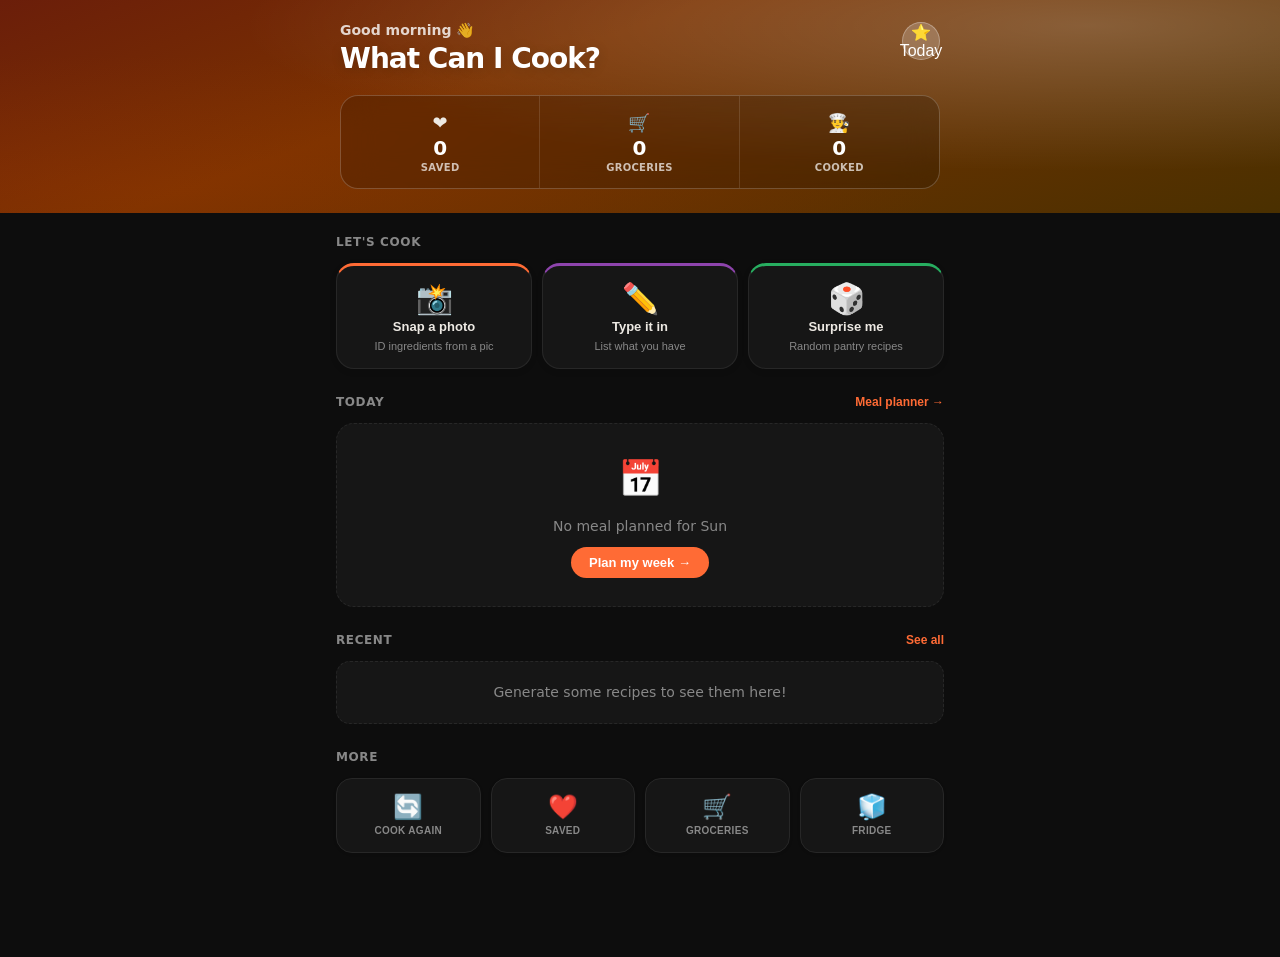
==== commit 66882e0f: "remove profile, streak, trending, dark toggle — permanent dark mode - Removed profile button and all" ====
--- a/public/index.html
+++ b/public/index.html
@@ -1,5 +1,5 @@
 <!DOCTYPE html>
-<html lang="en" data-theme="light">
+<html lang="en" data-theme="dark">
 <head>
   <meta charset="UTF-8"/>
   <meta name="viewport" content="width=device-width,initial-scale=1.0"/>
@@ -20,18 +20,11 @@
           <div class="dash-app-name">What Can I Cook?</div>
         </div>
         <div class="dash-topbar">
-          <button class="dash-topbar-btn" id="rotdBtn" title="Recipe of the day">⭐</button>
-          <button class="dash-topbar-btn" id="darkToggle" title="Dark mode">🌙</button>
-          <button class="dash-topbar-btn" id="profileBtn" title="Profile">👤</button>
+          <button class="dash-topbar-btn" id="rotdBtn" title="Recipe of the day">⭐ Today</button>
         </div>
       </div>
       <!-- Stats strip -->
       <div class="dash-stats-strip">
-        <div class="dash-stat-pill" id="streakBtn">
-          <span class="dsp-icon">🔥</span>
-          <span class="dsp-val" id="streakCount">0</span>
-          <span class="dsp-label">Streak</span>
-        </div>
         <div class="dash-stat-pill" id="dashSavedStat">
           <span class="dsp-icon">❤️</span>
           <span class="dsp-val" id="dashSavedCount">0</span>
@@ -88,12 +81,6 @@
       <div id="dashRecentContent"></div>
     </div>
 
-    <!-- Trending -->
-    <div class="dash-section">
-      <div class="dash-section-hd">Trending now 🌶</div>
-      <div id="trendingTags" class="dash-trending-tags"></div>
-    </div>
-
     <!-- More features -->
     <div class="dash-section">
       <div class="dash-section-hd">More</div>
--- a/public/style.css
+++ b/public/style.css
@@ -7,8 +7,8 @@
   --radius:14px;--radius-sm:8px;--radius-pill:100px;
 }
 [data-theme=dark]{
-  --bg:#111;--surface:#1e1e1e;--border:#333;--text:#f0ede8;--text-muted:#999;
-  --accent-light:#2a1a10;
+  --bg:#0d0d0d;--surface:#161616;--border:#272727;--text:#ede9e3;--text-muted:#888;
+  --accent-light:#2a1a10;--shadow-sm:0 1px 3px rgba(0,0,0,.35);--shadow-md:0 4px 12px rgba(0,0,0,.45);--shadow-lg:0 8px 28px rgba(0,0,0,.55);
 }
 html{scroll-behavior:smooth}
 body{font-family:-apple-system,BlinkMacSystemFont,'Segoe UI',system-ui,sans-serif;background:var(--bg);color:var(--text);min-height:100vh;line-height:1.5;transition:background .3s,color .3s}
@@ -64,7 +64,7 @@
 .dash-topbar-btn:hover{background:rgba(255,255,255,.32)}
 
 /* Stats strip */
-.dash-stats-strip{display:grid;grid-template-columns:repeat(4,1fr);gap:0;background:rgba(0,0,0,.18);backdrop-filter:blur(16px);border-radius:18px;border:1px solid rgba(255,255,255,.2);overflow:hidden}
+.dash-stats-strip{display:grid;grid-template-columns:repeat(3,1fr);gap:0;background:rgba(0,0,0,.18);backdrop-filter:blur(16px);border-radius:18px;border:1px solid rgba(255,255,255,.2);overflow:hidden}
 .dash-stat-pill{display:flex;flex-direction:column;align-items:center;padding:13px 6px;border-right:1px solid rgba(255,255,255,.12);cursor:pointer;transition:background .2s}
 .dash-stat-pill:last-child{border-right:none}
 .dash-stat-pill:hover{background:rgba(255,255,255,.12)}
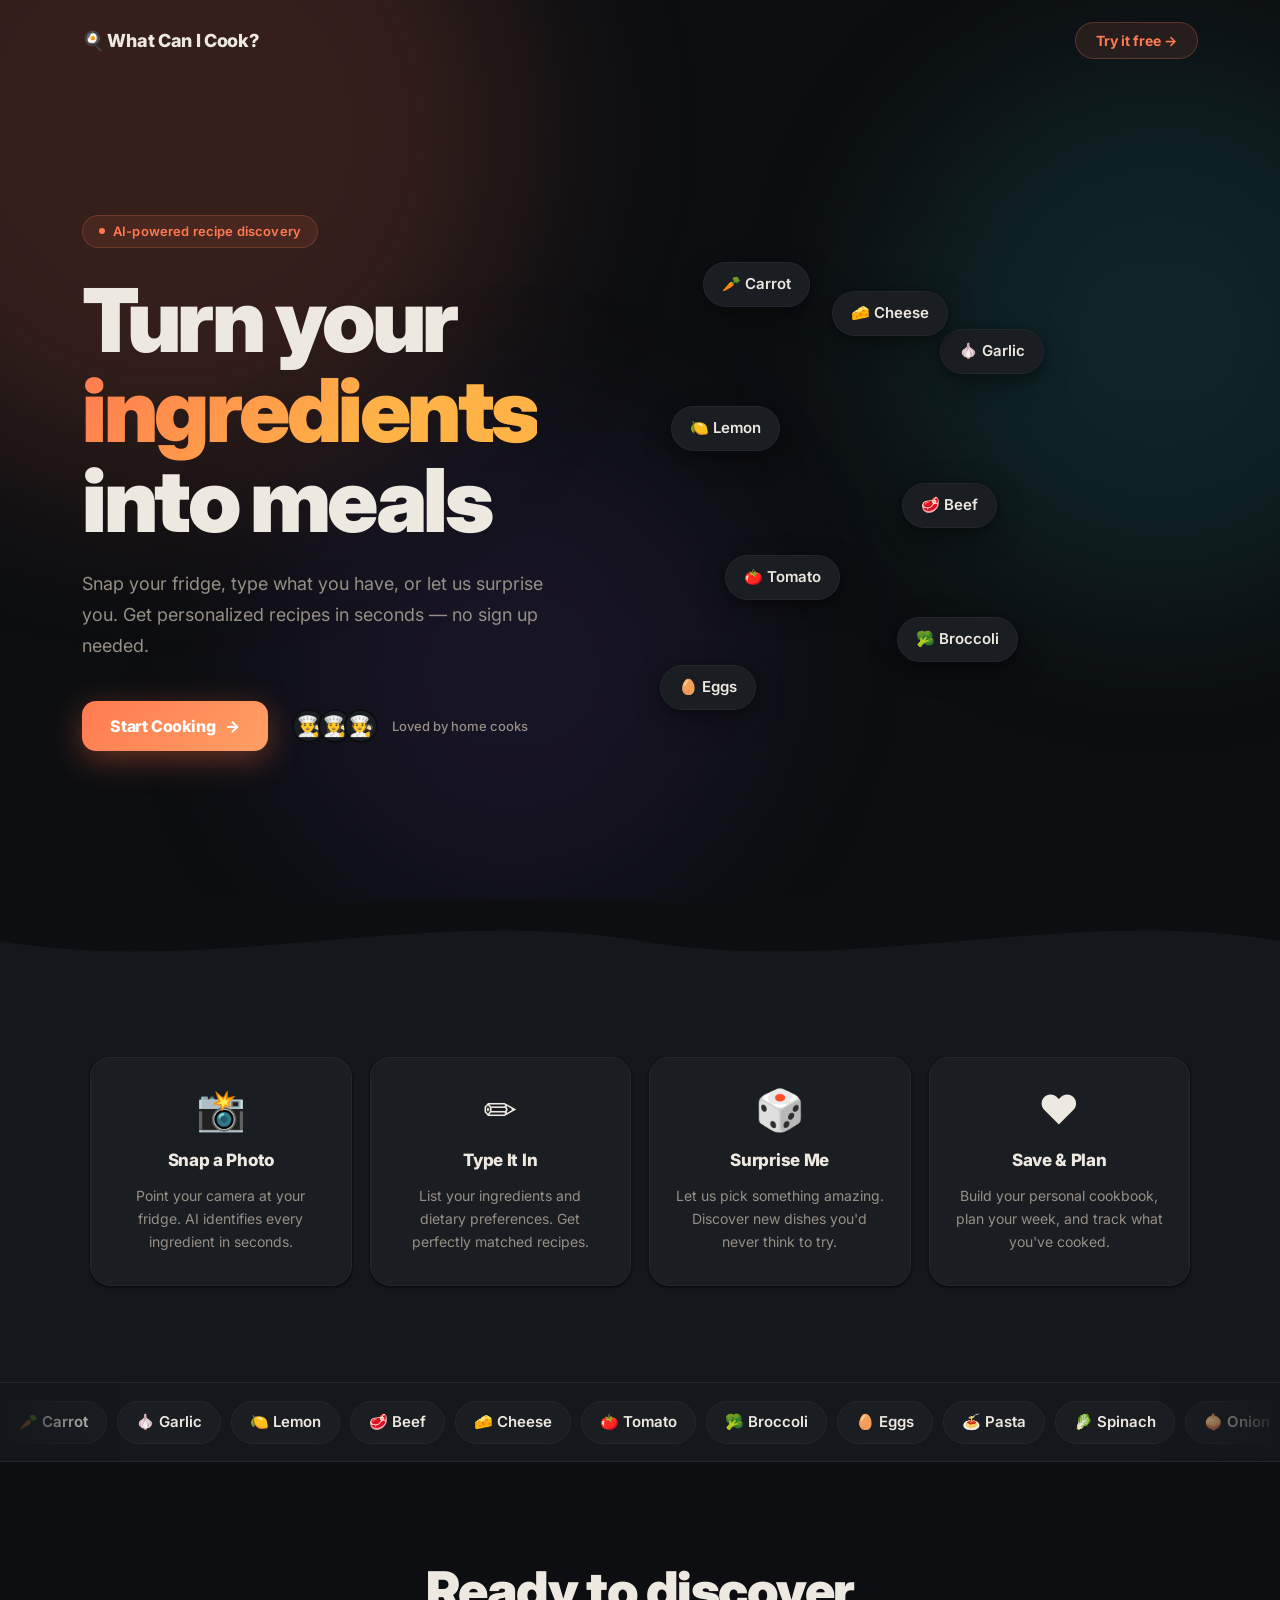
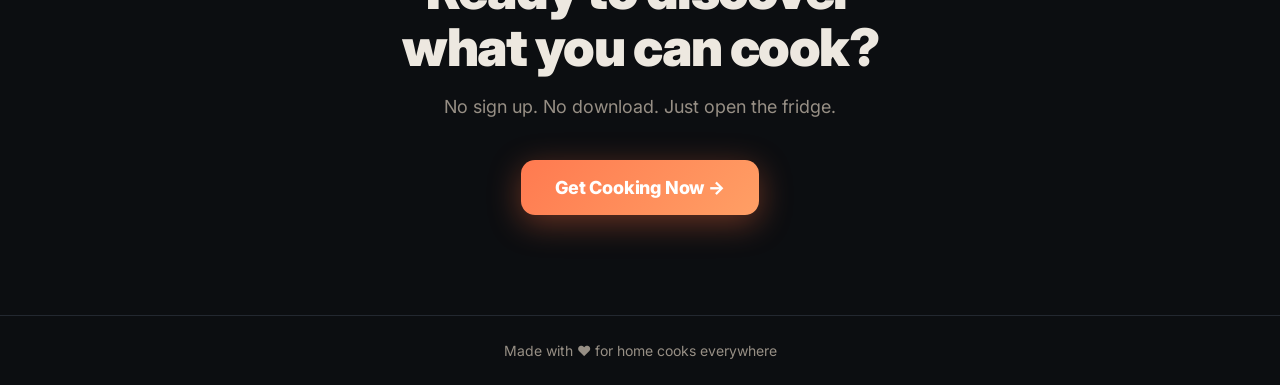
==== commit 89b5d824: "modern redesign: landing page, Inter font, animated chips, marquee, scroll-reveal, page transitions " ====
--- a/public/index.html
+++ b/public/index.html
@@ -3,13 +3,126 @@
 <head>
   <meta charset="UTF-8"/>
   <meta name="viewport" content="width=device-width,initial-scale=1.0"/>
+  <meta name="theme-color" content="#111316"/>
   <title>What Can I Cook?</title>
+  <link rel="preconnect" href="https://fonts.googleapis.com"/>
+  <link rel="preconnect" href="https://fonts.gstatic.com" crossorigin/>
+  <link href="https://fonts.googleapis.com/css2?family=Inter:wght@400;500;600;700;800;900&display=swap" rel="stylesheet"/>
   <link rel="stylesheet" href="style.css"/>
 </head>
 <body>
 
+<!-- ═══ WELCOME / LANDING PAGE ═══ -->
+<div id="pageWelcome" class="page active">
+
+  <!-- Ambient blobs -->
+  <div class="lp-blobs" aria-hidden="true">
+    <div class="lp-blob b1"></div>
+    <div class="lp-blob b2"></div>
+    <div class="lp-blob b3"></div>
+  </div>
+
+  <!-- Top nav -->
+  <nav class="lp-nav">
+    <div class="lp-nav-brand">🍳 What Can I Cook?</div>
+    <button class="lp-nav-btn" id="lpNavBtn">Try it free →</button>
+  </nav>
+
+  <!-- Hero -->
+  <section class="lp-hero">
+    <div class="lp-hero-content">
+      <div class="lp-badge">
+        <span class="lp-badge-dot"></span>
+        AI-powered recipe discovery
+      </div>
+      <h1 class="lp-h1">Turn your<br><em class="lp-h1-accent">ingredients</em><br>into meals</h1>
+      <p class="lp-lead">Snap your fridge, type what you have, or let us surprise you. Get personalized recipes in seconds — no sign up needed.</p>
+      <div class="lp-cta-row">
+        <button class="lp-btn-primary" id="lpHeroCta">Start Cooking <span class="lp-btn-arr">→</span></button>
+        <div class="lp-social">
+          <div class="lp-social-avs">
+            <span>👨‍🍳</span><span>👩‍🍳</span><span>🧑‍🍳</span>
+          </div>
+          <span class="lp-social-label">Loved by home cooks</span>
+        </div>
+      </div>
+    </div>
+    <div class="lp-chips-col" aria-hidden="true">
+      <div class="lp-chip c1">🥕 Carrot</div>
+      <div class="lp-chip c2">🧄 Garlic</div>
+      <div class="lp-chip c3">🍋 Lemon</div>
+      <div class="lp-chip c4">🥩 Beef</div>
+      <div class="lp-chip c5">🧀 Cheese</div>
+      <div class="lp-chip c6">🍅 Tomato</div>
+      <div class="lp-chip c7">🥦 Broccoli</div>
+      <div class="lp-chip c8">🥚 Eggs</div>
+    </div>
+  </section>
+
+  <!-- Wave transition -->
+  <div class="lp-wave" aria-hidden="true">
+    <svg viewBox="0 0 1440 72" preserveAspectRatio="none" xmlns="http://www.w3.org/2000/svg">
+      <path class="lp-wave-fill" d="M0,36 C240,72 480,0 720,36 C960,72 1200,0 1440,36 L1440,72 L0,72 Z"/>
+    </svg>
+  </div>
+
+  <!-- Feature cards -->
+  <section class="lp-feats">
+    <div class="lp-feats-grid">
+      <div class="lp-feat lp-reveal">
+        <div class="lp-feat-icon">📸</div>
+        <h3>Snap a Photo</h3>
+        <p>Point your camera at your fridge. AI identifies every ingredient in seconds.</p>
+      </div>
+      <div class="lp-feat lp-reveal">
+        <div class="lp-feat-icon">✏️</div>
+        <h3>Type It In</h3>
+        <p>List your ingredients and dietary preferences. Get perfectly matched recipes.</p>
+      </div>
+      <div class="lp-feat lp-reveal">
+        <div class="lp-feat-icon">🎲</div>
+        <h3>Surprise Me</h3>
+        <p>Let us pick something amazing. Discover new dishes you'd never think to try.</p>
+      </div>
+      <div class="lp-feat lp-reveal">
+        <div class="lp-feat-icon">❤️</div>
+        <h3>Save &amp; Plan</h3>
+        <p>Build your personal cookbook, plan your week, and track what you've cooked.</p>
+      </div>
+    </div>
+  </section>
+
+  <!-- Ingredient marquee -->
+  <div class="lp-marquee-outer">
+    <div class="lp-marquee-row">
+      <span>🥕 Carrot</span><span>🧄 Garlic</span><span>🍋 Lemon</span><span>🥩 Beef</span>
+      <span>🧀 Cheese</span><span>🍅 Tomato</span><span>🥦 Broccoli</span><span>🥚 Eggs</span>
+      <span>🍝 Pasta</span><span>🥬 Spinach</span><span>🧅 Onion</span><span>🥑 Avocado</span>
+      <span>🌶️ Chili</span><span>🍗 Chicken</span><span>🫒 Olive oil</span><span>🧈 Butter</span>
+      <span>🥕 Carrot</span><span>🧄 Garlic</span><span>🍋 Lemon</span><span>🥩 Beef</span>
+      <span>🧀 Cheese</span><span>🍅 Tomato</span><span>🥦 Broccoli</span><span>🥚 Eggs</span>
+      <span>🍝 Pasta</span><span>🥬 Spinach</span><span>🧅 Onion</span><span>🥑 Avocado</span>
+      <span>🌶️ Chili</span><span>🍗 Chicken</span><span>🫒 Olive oil</span><span>🧈 Butter</span>
+    </div>
+  </div>
+
+  <!-- Bottom CTA -->
+  <section class="lp-end">
+    <div class="lp-end-inner">
+      <h2 class="lp-reveal">Ready to discover<br>what you can cook?</h2>
+      <p class="lp-reveal">No sign up. No download. Just open the fridge.</p>
+      <button class="lp-btn-primary lp-btn-lg lp-reveal" id="lpBottomCta">Get Cooking Now →</button>
+    </div>
+  </section>
+
+  <footer class="lp-footer">
+    <p>Made with ❤️ for home cooks everywhere</p>
+  </footer>
+
+</div>
+
 <!-- DASHBOARD -->
-<div id="pageLanding" class="page active">
+<div id="pageLanding" class="page">
 
   <!-- Header -->
   <div class="dash-header">
@@ -25,6 +138,11 @@
       </div>
       <!-- Stats strip -->
       <div class="dash-stats-strip">
+        <div class="dash-stat-pill" id="dashStreakStat">
+          <span class="dsp-icon">🔥</span>
+          <span class="dsp-val" id="dashStreakCount">0</span>
+          <span class="dsp-label">Streak</span>
+        </div>
         <div class="dash-stat-pill" id="dashSavedStat">
           <span class="dsp-icon">❤️</span>
           <span class="dsp-val" id="dashSavedCount">0</span>
@@ -380,6 +498,26 @@
 <!-- CANVAS for Instagram share (hidden) -->
 <canvas id="shareCanvas" hidden></canvas>
 
+<!-- BOTTOM NAV -->
+<nav class="bottom-nav hidden" id="bottomNav">
+  <button class="bnav-item active" id="bnavHome">
+    <span class="bnav-icon">⊞</span>
+    <span class="bnav-label">Home</span>
+  </button>
+  <button class="bnav-item" id="bnavFind">
+    <span class="bnav-icon">🔍</span>
+    <span class="bnav-label">Find</span>
+  </button>
+  <button class="bnav-item" id="bnavSavedNav">
+    <span class="bnav-icon">❤️</span>
+    <span class="bnav-label">Saved</span>
+  </button>
+  <button class="bnav-item" id="bnavGroceryNav">
+    <span class="bnav-icon">🛒</span>
+    <span class="bnav-label">Grocery</span>
+  </button>
+</nav>
+
 <script src="app.js"></script>
 </body>
 </html>
--- a/public/style.css
+++ b/public/style.css
@@ -64,7 +64,7 @@
 .dash-topbar-btn:hover{background:rgba(255,255,255,.32)}
 
 /* Stats strip */
-.dash-stats-strip{display:grid;grid-template-columns:repeat(3,1fr);gap:0;background:rgba(0,0,0,.18);backdrop-filter:blur(16px);border-radius:18px;border:1px solid rgba(255,255,255,.2);overflow:hidden}
+.dash-stats-strip{display:grid;grid-template-columns:repeat(4,1fr);gap:0;background:rgba(0,0,0,.18);backdrop-filter:blur(16px);border-radius:18px;border:1px solid rgba(255,255,255,.2);overflow:hidden}
 .dash-stat-pill{display:flex;flex-direction:column;align-items:center;padding:13px 6px;border-right:1px solid rgba(255,255,255,.12);cursor:pointer;transition:background .2s}
 .dash-stat-pill:last-child{border-right:none}
 .dash-stat-pill:hover{background:rgba(255,255,255,.12)}
@@ -462,3 +462,398 @@
 .chef-step-dots{display:flex;gap:6px}
 .chef-dot{width:8px;height:8px;border-radius:50%;background:rgba(255,255,255,.3);transition:background .3s}
 .chef-dot.active{background:#fff}
+
+/* ── Modern refresh v2 ── */
+:root{
+  --bg:#f2efe8;--surface:#faf8f4;--surface-elevated:#ffffff;--border:#e0d8cc;
+  --text:#16140f;--text-muted:#7a7168;--accent:#ff6f40;--accent2:#14b8a6;
+  --accent-light:#fff1ec;--shadow-sm:0 1px 3px rgba(16,12,8,.08),0 1px 2px rgba(16,12,8,.05);
+  --shadow-md:0 8px 24px rgba(16,12,8,.10),0 2px 8px rgba(16,12,8,.06);
+  --shadow-lg:0 20px 64px rgba(16,12,8,.15),0 6px 20px rgba(16,12,8,.08);
+  --radius:12px;--radius-sm:8px;--radius-pill:999px;
+}
+[data-theme=dark]{
+  --bg:#0c0e11;--surface:#14171b;--surface-elevated:#1a1e23;--border:#232830;
+  --text:#ede8e0;--text-muted:#978f85;--accent:#ff7a50;--accent2:#22c7b8;
+  --accent-light:rgba(255,122,80,.12);--shadow-sm:0 1px 3px rgba(0,0,0,.55),0 1px 2px rgba(0,0,0,.4);
+  --shadow-md:0 8px 28px rgba(0,0,0,.38),0 2px 8px rgba(0,0,0,.26);
+  --shadow-lg:0 22px 72px rgba(0,0,0,.54),0 8px 24px rgba(0,0,0,.36);
+}
+html{background:var(--bg)}
+body{
+  font-family:'Inter',-apple-system,BlinkMacSystemFont,'Segoe UI',system-ui,sans-serif;
+  font-size:15px;
+  background:var(--bg);
+  -webkit-font-smoothing:antialiased;
+  -moz-osx-font-smoothing:grayscale;
+  letter-spacing:0;
+}
+button,input,select,textarea{font-family:inherit;font-size:inherit}
+button{touch-action:manipulation}
+button:focus-visible,input:focus-visible,select:focus-visible,textarea:focus-visible{
+  outline:2px solid var(--accent);outline-offset:2px;
+}
+.page-inner{max-width:720px;padding:36px 20px 96px}
+.page-inner h2,.results-header h2{letter-spacing:-.4px;font-weight:800}
+
+/* ─ Header / hero areas ─ */
+.dash-header,.results-banner,.input-page-hero{
+  background:linear-gradient(148deg,#0a0c10 0%,#161921 44%,#28140a 100%);
+  border-bottom:1px solid rgba(255,255,255,.06);
+}
+[data-theme=dark] .dash-header,[data-theme=dark] .results-banner{
+  background:linear-gradient(148deg,#070810 0%,#10131a 44%,#1c0d05 100%);
+}
+.dash-header::before,.results-banner::before{
+  background:
+    radial-gradient(ellipse at 8% 65%,rgba(255,106,64,.22) 0%,transparent 42%),
+    radial-gradient(ellipse at 90% 12%,rgba(34,199,184,.15) 0%,transparent 36%),
+    repeating-linear-gradient(118deg,rgba(255,255,255,.025) 0 1px,transparent 1px 56px);
+  opacity:1;
+}
+.dash-header-inner{max-width:1120px;padding:26px 22px 28px}
+.dash-top-row{align-items:center;margin-bottom:20px}
+.dash-hello{
+  font-size:11px;font-weight:700;letter-spacing:.7px;text-transform:uppercase;
+  color:rgba(255,255,255,.46);margin-bottom:5px;
+}
+.dash-app-name{
+  font-size:clamp(28px,5.5vw,52px);font-weight:900;letter-spacing:-2px;line-height:1;
+  background:linear-gradient(135deg,#fff 20%,rgba(255,255,255,.72) 100%);
+  -webkit-background-clip:text;-webkit-text-fill-color:transparent;background-clip:text;
+}
+.dash-topbar-btn{
+  width:auto;height:40px;min-width:40px;padding:0 16px;gap:6px;
+  font-size:13px;font-weight:700;white-space:nowrap;letter-spacing:0;
+  background:rgba(255,255,255,.1);border:1px solid rgba(255,255,255,.13);border-radius:var(--radius-pill);
+}
+.dash-topbar-btn:hover{background:rgba(255,255,255,.17)}
+
+/* ─ Stats strip ─ individual glass pills */
+.dash-stats-strip{
+  display:grid;grid-template-columns:repeat(4,1fr);gap:8px;
+  background:transparent;border:none;border-radius:0;overflow:visible;
+}
+.dash-stat-pill{
+  background:rgba(255,255,255,.08);border:1px solid rgba(255,255,255,.1);
+  border-right:1px solid rgba(255,255,255,.1);border-radius:12px;padding:14px 6px;
+  backdrop-filter:blur(16px);-webkit-backdrop-filter:blur(16px);
+  transition:background .2s,transform .18s;
+}
+.dash-stat-pill:hover{background:rgba(255,255,255,.15);transform:translateY(-2px)}
+.dsp-icon{font-size:20px}.dsp-val{font-size:22px;font-weight:900}.dsp-label{font-size:9px;letter-spacing:.5px}
+
+/* ─ Dashboard body ─ */
+.dash-body{max-width:1120px;padding:22px 20px 96px}
+.dash-section{margin-bottom:28px}
+.dash-section-hd{font-size:11px;letter-spacing:.8px;color:var(--text-muted)}
+
+/* ─ Cook cards ─ */
+.dash-cook-grid{gap:10px}
+.dash-cook-card{
+  background:var(--surface-elevated);border:1px solid var(--border);border-radius:16px;
+  padding:20px;align-items:flex-start;text-align:left;min-height:132px;
+  position:relative;overflow:hidden;box-shadow:var(--shadow-sm);
+  transition:transform .22s ease,box-shadow .22s ease,border-color .22s;
+}
+.dash-cook-card::after{display:none}
+.dash-cook-card::before{
+  content:'';position:absolute;inset:0;opacity:0;
+  transition:opacity .26s;border-radius:inherit;pointer-events:none;
+}
+.dash-cook-card.snap{border-top:2px solid #ff8a63}
+.dash-cook-card.snap::before{background:radial-gradient(ellipse at 110% -10%,rgba(255,120,79,.2) 0%,transparent 55%)}
+.dash-cook-card.type{border-top:2px solid #c084fc}
+.dash-cook-card.type::before{background:radial-gradient(ellipse at 110% -10%,rgba(192,132,252,.2) 0%,transparent 55%)}
+.dash-cook-card.surprise{border-top:2px solid #34d399}
+.dash-cook-card.surprise::before{background:radial-gradient(ellipse at 110% -10%,rgba(52,211,153,.2) 0%,transparent 55%)}
+.dash-cook-card:hover{transform:translateY(-3px);box-shadow:var(--shadow-md);border-color:rgba(255,122,80,.35)}
+.dash-cook-card:hover::before{opacity:1}
+.dash-cook-card:active{transform:scale(.98)}
+.dcc-icon{font-size:30px;line-height:1;margin-bottom:10px}
+.dcc-title{font-size:14px;font-weight:800;color:var(--text);margin-bottom:3px}
+.dcc-desc{font-size:12px;color:var(--text-muted);line-height:1.4}
+
+/* ─ More grid ─ */
+.dash-more-grid{gap:10px}
+.dash-more-btn{
+  background:var(--surface-elevated);border:1px solid var(--border);border-radius:16px;
+  padding:18px 10px;display:flex;flex-direction:column;align-items:center;gap:7px;
+  box-shadow:var(--shadow-sm);transition:transform .22s,box-shadow .22s,border-color .22s;
+}
+.dash-more-btn:hover{transform:translateY(-2px);box-shadow:var(--shadow-md);border-color:rgba(255,122,80,.32)}
+.dmb-icon{font-size:24px}.dmb-label{font-size:10px;font-weight:700;text-transform:uppercase;letter-spacing:.4px;color:var(--text-muted)}
+
+/* ─ Today / Recent cards ─ */
+.dash-today-card,.dash-today-empty,.dash-recent-card,.dash-empty-msg,
+.input-card,.filters-card,.recipe-card,.modal,.planner-day,.history-item,.fridge-item{
+  border-radius:14px;border:1px solid var(--border);background:var(--surface-elevated);box-shadow:var(--shadow-sm);
+}
+.dash-today-hero{background:linear-gradient(135deg,#1b2c42,#0d4038);border-radius:14px 14px 0 0;padding:20px 18px}
+.dash-today-actions{padding:14px 16px}
+.dash-today-btn{border-radius:8px;font-weight:600}
+.dash-recent-card{padding:14px 16px;transition:transform .18s,border-color .2s,box-shadow .2s}
+.dash-recent-card:hover{transform:translateY(-2px);border-color:rgba(255,122,80,.32);box-shadow:var(--shadow-md)}
+.dash-recent-emoji{border-radius:10px;background:var(--bg)}
+
+/* ─ Buttons ─ */
+.btn-back,.btn-back-light,.btn-reset,.btn-icon-pill,.dash-today-btn,.card-action,
+.filter-pill,.quick-add-btn,.timer-btn,.cook-nav-btn,.btn-clear,.btn-copy,
+.btn-generate,.btn-add-fridge{border-radius:10px}
+.btn-back-light,.results-banner .btn-icon-pill{
+  background:rgba(255,255,255,.1);border-color:rgba(255,255,255,.13);backdrop-filter:blur(8px);
+}
+.btn-generate,.btn-add-fridge,.btn-copy,.cook-nav-btn.primary{
+  background:linear-gradient(135deg,var(--accent),#ff9f65);
+  box-shadow:0 4px 16px rgba(255,110,64,.3);border:none;color:#fff;font-weight:700;
+}
+.btn-generate:hover:not(:disabled),.btn-copy:hover,.btn-add-fridge:hover{
+  transform:translateY(-1px);box-shadow:0 8px 28px rgba(255,110,64,.4);opacity:1;
+}
+.tag,.filter-pill.active{background:var(--accent)}
+.filter-pill{background:var(--surface);border:1px solid var(--border);border-radius:8px;font-weight:600}
+.filter-pill.active{border-color:var(--accent);color:#fff}
+.filter-pill:hover:not(.active){background:var(--accent-light);border-color:rgba(255,110,64,.28);color:var(--accent)}
+.tag-input-wrapper,.search-bar,.toolbar-select,.chef-input,.fridge-input,
+.profile-input,.unit-input,.unit-select,.card-notes{
+  border-radius:10px;background:var(--surface);border:1px solid var(--border);box-shadow:none;
+}
+.quick-add-btn,.card-action,.scale-btn,.serving-btn,.timer-btn,.cook-nav-btn{
+  background:var(--surface);border:1px solid var(--border);border-radius:8px;
+}
+.quick-add-btn:hover,.card-action:hover,.scale-btn:hover,.serving-btn:hover{
+  background:var(--accent-light);border-color:rgba(255,110,64,.28);color:var(--accent);
+}
+
+/* ─ Results banner ─ */
+.results-banner-inner{max-width:1200px;padding:22px 22px 30px}
+.results-banner h2{letter-spacing:-1.5px;font-size:clamp(26px,5vw,44px)}
+.results-toolbar{align-items:center;gap:10px}
+.results-banner .search-bar,.results-banner .toolbar-select{
+  border:1px solid rgba(255,255,255,.18);background:rgba(255,255,255,.93);color:#1a1714;
+  border-radius:10px;box-shadow:none;
+}
+.results-banner .search-bar:focus{background:#fff;box-shadow:0 4px 20px rgba(0,0,0,.18)}
+.recipe-grid-wrap{padding-top:28px}
+.recipe-grid{grid-template-columns:repeat(auto-fill,minmax(300px,1fr));gap:18px}
+
+/* ─ Recipe cards ─ */
+.recipe-card{
+  border:1px solid var(--border);background:var(--surface-elevated);
+  border-radius:16px;box-shadow:var(--shadow-sm);
+  transition:transform .22s ease,box-shadow .22s ease,border-color .22s;
+}
+.recipe-card:hover{transform:translateY(-3px);box-shadow:var(--shadow-md);border-color:rgba(255,122,80,.28)}
+.card-hero{min-height:178px;padding:16px 18px 22px;border-radius:16px 16px 0 0}
+.card-hero-emoji{font-size:110px;opacity:.15}
+.card-name{font-size:21px;font-weight:800;letter-spacing:-.4px}
+.card-type-chip,.cooked-badge,.badge,.allergen-badge,.ing-tag{border-radius:7px}
+.card-actions{top:14px;right:14px}
+.card-btn{border-radius:8px;min-width:36px;justify-content:center}
+.card-stats{background:var(--surface-elevated)}
+.card-stat{padding:13px 8px}
+.card-body{padding:16px 18px 20px}
+.card-expand-btn{border-radius:8px;background:var(--surface)}
+.nutrition-item{border-radius:8px;background:var(--surface)}
+
+/* ─ Modals ─ */
+.modal-overlay{background:rgba(4,6,10,.74);backdrop-filter:blur(8px);-webkit-backdrop-filter:blur(8px)}
+.modal{
+  max-width:500px;border:1px solid var(--border);border-radius:16px;box-shadow:var(--shadow-lg);
+  animation:modalIn .28s cubic-bezier(.34,1.26,.64,1) both;
+}
+@keyframes modalIn{from{opacity:0;transform:scale(.92) translateY(16px)}to{opacity:1;transform:scale(1) translateY(0)}}
+
+/* ─ Loading ─ */
+.loading-card{border-radius:16px;padding:40px 48px}
+.spinner{border-width:2.5px}
+
+/* ─ Cook mode ─ */
+.cook-header,.cook-footer{background:var(--surface);border-color:var(--border);backdrop-filter:none}
+.cook-body{background:var(--bg)}
+.cook-step-text{font-weight:750;letter-spacing:-.3px}
+
+/* ─ History / Fridge ─ */
+.history-item,.fridge-item{transition:border-color .18s,transform .18s,box-shadow .18s}
+.history-item:hover{border-color:rgba(255,122,80,.38);transform:translateY(-1px);box-shadow:var(--shadow-md)}
+
+/* ─ Bottom nav ─ */
+.bottom-nav{
+  position:fixed;bottom:0;left:0;right:0;height:62px;
+  background:var(--surface);border-top:1px solid var(--border);
+  display:flex;align-items:stretch;z-index:150;
+  padding:0 6px;padding-bottom:env(safe-area-inset-bottom);
+  backdrop-filter:blur(24px);-webkit-backdrop-filter:blur(24px);
+  transition:transform .25s ease;
+}
+.bottom-nav.hidden{transform:translateY(100%)}
+.bnav-item{
+  flex:1;display:flex;flex-direction:column;align-items:center;justify-content:center;
+  gap:3px;background:none;border:none;cursor:pointer;color:var(--text-muted);
+  border-radius:10px;margin:5px 2px;padding:4px 6px;
+  font-weight:700;transition:color .15s,background .15s,transform .12s;
+}
+.bnav-item.active{color:var(--accent);background:var(--accent-light)}
+.bnav-item:active{transform:scale(.9)}
+.bnav-icon{font-size:20px;line-height:1}
+.bnav-label{font-size:10px;font-weight:700;letter-spacing:.1px}
+
+/* ─ Responsive ─ */
+@media(min-width:880px){
+  .dash-body{
+    display:grid;grid-template-columns:minmax(0,1.25fr) minmax(300px,.75fr);gap:22px;align-items:start;
+  }
+  .dash-section{margin-bottom:0}
+  .dash-section:nth-child(1),.dash-section:nth-child(4){grid-column:1 / -1}
+  .dash-cook-grid{grid-template-columns:repeat(3,minmax(0,1fr))}
+  .dash-more-grid{grid-template-columns:repeat(4,minmax(0,1fr))}
+  .bottom-nav{display:none}
+}
+@media(max-width:700px){
+  .dash-header-inner{padding:20px 16px 22px}
+  .dash-app-name{font-size:30px;letter-spacing:-1.5px}
+  .dash-top-row{gap:12px}
+  .dash-topbar-btn{height:36px;padding:0 12px;font-size:12px}
+  .dash-body{padding:16px 14px 88px}
+  .dash-cook-grid{grid-template-columns:1fr;gap:10px}
+  .dash-cook-card{
+    display:grid;grid-template-columns:auto 1fr;grid-template-rows:auto auto;
+    column-gap:14px;min-height:auto;padding:16px 18px;align-items:center;
+  }
+  .dcc-icon{grid-row:1/3;grid-column:1;font-size:30px;margin-bottom:0;align-self:center}
+  .dcc-title{grid-column:2;grid-row:1;font-size:15px;align-self:end;margin-bottom:0}
+  .dcc-desc{grid-column:2;grid-row:2;align-self:start}
+  .dash-more-grid{grid-template-columns:repeat(2,1fr)}
+  .dash-stats-strip{gap:6px}
+  .dash-stat-pill{padding:12px 4px}
+  .dsp-icon{font-size:17px}.dsp-val{font-size:18px}.dsp-label{font-size:8px}
+  .input-page-body{padding:0 14px 72px}
+  .results-banner-inner{padding:18px 16px 24px}
+  .results-toolbar,.search-bar,.toolbar-select{width:100%}
+  .recipe-grid-wrap,.results-section{padding-left:14px;padding-right:14px}
+  .cook-timer-btns,.cook-nav,.modal-footer,.share-url-wrap{flex-wrap:wrap}
+}
+
+/* ═══════════════════════════════════════════
+   Page transitions
+═══════════════════════════════════════════ */
+.page.active{animation:pageIn .38s cubic-bezier(.16,1,.3,1) both}
+@keyframes pageIn{from{opacity:0}to{opacity:1}}
+
+/* ═══════════════════════════════════════════
+   Landing / Welcome page
+═══════════════════════════════════════════ */
+#pageWelcome{background:var(--bg);position:relative;overflow-x:hidden}
+
+/* Ambient blobs */
+.lp-blobs{position:absolute;inset:0;height:100vh;z-index:0;pointer-events:none;overflow:hidden}
+.lp-blob{position:absolute;border-radius:50%;filter:blur(90px);will-change:transform;animation:lpBlob 20s ease-in-out infinite}
+.b1{width:700px;height:700px;background:rgba(255,122,80,.17);top:-220px;left:-180px;animation-duration:18s}
+.b2{width:520px;height:520px;background:rgba(34,199,184,.12);top:8%;right:-140px;animation-duration:24s;animation-delay:-8s}
+.b3{width:460px;height:460px;background:rgba(139,92,246,.09);bottom:0;left:22%;animation-duration:30s;animation-delay:-15s}
+@keyframes lpBlob{0%,100%{transform:translate(0,0) scale(1)}33%{transform:translate(22px,-16px) scale(1.04)}66%{transform:translate(-16px,22px) scale(.96)}}
+
+/* Nav */
+.lp-nav{position:relative;z-index:10;display:flex;align-items:center;justify-content:space-between;padding:22px 32px;max-width:1180px;margin:0 auto}
+.lp-nav-brand{font-size:18px;font-weight:800;color:var(--text);letter-spacing:-.3px}
+.lp-nav-btn{background:rgba(255,122,80,.11);border:1px solid rgba(255,122,80,.26);color:var(--accent);border-radius:var(--radius-pill);padding:9px 20px;font-size:14px;font-weight:700;cursor:pointer;transition:background .2s,border-color .2s}
+.lp-nav-btn:hover{background:rgba(255,122,80,.22);border-color:var(--accent)}
+
+/* Hero */
+.lp-hero{position:relative;z-index:1;display:grid;grid-template-columns:1fr 1fr;align-items:center;min-height:calc(100vh - 76px);max-width:1180px;margin:0 auto;padding:40px 32px 60px;gap:40px}
+.lp-hero-content{max-width:580px}
+
+/* Badge */
+.lp-badge{display:inline-flex;align-items:center;gap:8px;background:rgba(255,122,80,.1);border:1px solid rgba(255,122,80,.22);color:var(--accent);border-radius:var(--radius-pill);padding:6px 16px;font-size:13px;font-weight:600;margin-bottom:28px;letter-spacing:.15px}
+.lp-badge-dot{width:6px;height:6px;background:var(--accent);border-radius:50%;animation:lpDot 2.2s ease-in-out infinite}
+@keyframes lpDot{0%,100%{opacity:1;transform:scale(1)}50%{opacity:.35;transform:scale(.6)}}
+
+/* Headline */
+.lp-h1{font-size:clamp(46px,8vw,88px);font-weight:900;line-height:1.02;letter-spacing:-3.5px;color:var(--text);margin-bottom:24px}
+.lp-h1-accent{font-style:normal;background:linear-gradient(130deg,var(--accent) 0%,#ffb347 65%);-webkit-background-clip:text;-webkit-text-fill-color:transparent;background-clip:text}
+
+/* Lead */
+.lp-lead{font-size:18px;color:var(--text-muted);line-height:1.7;max-width:500px;margin-bottom:40px}
+
+/* Primary button */
+.lp-cta-row{display:flex;align-items:center;gap:24px;flex-wrap:wrap}
+.lp-btn-primary{display:inline-flex;align-items:center;gap:10px;background:linear-gradient(135deg,var(--accent),#ff9f65);color:#fff;border:none;border-radius:14px;padding:15px 28px;font-size:16px;font-weight:800;cursor:pointer;box-shadow:0 8px 32px rgba(255,110,64,.38);transition:transform .22s,box-shadow .22s;letter-spacing:-.2px}
+.lp-btn-primary:hover{transform:translateY(-2px);box-shadow:0 14px 44px rgba(255,110,64,.52)}
+.lp-btn-primary:active{transform:scale(.97)}
+.lp-btn-arr{display:inline-block;transition:transform .22s}.lp-btn-primary:hover .lp-btn-arr{transform:translateX(4px)}
+.lp-btn-lg{font-size:18px;padding:17px 34px}
+
+/* Social proof */
+.lp-social{display:flex;align-items:center;gap:10px}
+.lp-social-avs{display:flex}
+.lp-social-avs span{font-size:20px;width:34px;height:34px;border-radius:50%;background:var(--surface-elevated);border:2px solid var(--bg);display:flex;align-items:center;justify-content:center;margin-left:-8px}
+.lp-social-avs span:first-child{margin-left:0}
+.lp-social-label{font-size:13px;color:var(--text-muted);font-weight:500;margin-left:4px}
+
+/* Floating chips */
+.lp-chips-col{position:relative;height:480px}
+.lp-chip{position:absolute;background:var(--surface-elevated);border:1px solid var(--border);border-radius:var(--radius-pill);padding:10px 18px;font-size:15px;font-weight:600;color:var(--text);box-shadow:var(--shadow-md);animation:lpChip 5s ease-in-out infinite;white-space:nowrap}
+.c1{top:4%;left:8%;animation-delay:0s}.c2{top:18%;left:52%;animation-delay:.7s}.c3{top:34%;left:2%;animation-delay:1.4s}.c4{top:50%;left:45%;animation-delay:2.1s}
+.c5{top:10%;left:32%;animation-delay:.35s}.c6{top:65%;left:12%;animation-delay:2.8s}.c7{top:78%;left:44%;animation-delay:1.05s}.c8{top:88%;left:0%;animation-delay:1.75s}
+@keyframes lpChip{0%,100%{transform:translateY(0) rotate(0deg)}50%{transform:translateY(-12px) rotate(1deg)}}
+
+/* Wave */
+.lp-wave{position:relative;z-index:1;line-height:0;overflow:hidden}
+.lp-wave svg{display:block;width:100%;height:72px}
+.lp-wave-fill{fill:var(--surface)}
+
+/* Feature cards */
+.lp-feats{background:var(--surface);padding:80px 32px 96px;position:relative;z-index:1}
+.lp-feats-grid{max-width:1100px;margin:0 auto;display:grid;grid-template-columns:repeat(4,1fr);gap:18px}
+.lp-feat{background:var(--surface-elevated);border:1px solid var(--border);border-radius:20px;padding:32px 24px;text-align:center;box-shadow:var(--shadow-sm);transition:transform .25s,box-shadow .25s,border-color .25s}
+.lp-feat:hover{transform:translateY(-5px);box-shadow:var(--shadow-md);border-color:rgba(255,122,80,.28)}
+.lp-feat-icon{font-size:40px;margin-bottom:18px;line-height:1}
+.lp-feat h3{font-size:17px;font-weight:800;color:var(--text);margin-bottom:10px;letter-spacing:-.3px}
+.lp-feat p{font-size:14px;color:var(--text-muted);line-height:1.65}
+
+/* Scroll reveal */
+.lp-reveal{opacity:0;transform:translateY(28px);transition:opacity .65s cubic-bezier(.16,1,.3,1),transform .65s cubic-bezier(.16,1,.3,1)}
+.lp-reveal.lp-in{opacity:1;transform:none}
+.lp-feats-grid .lp-reveal:nth-child(2){transition-delay:.1s}
+.lp-feats-grid .lp-reveal:nth-child(3){transition-delay:.2s}
+.lp-feats-grid .lp-reveal:nth-child(4){transition-delay:.3s}
+.lp-end .lp-reveal:nth-child(2){transition-delay:.1s}
+.lp-end .lp-reveal:nth-child(3){transition-delay:.2s}
+
+/* Ingredient marquee */
+.lp-marquee-outer{background:var(--surface);border-top:1px solid var(--border);border-bottom:1px solid var(--border);overflow:hidden;position:relative;z-index:1;padding:18px 0}
+.lp-marquee-outer::before,.lp-marquee-outer::after{content:'';position:absolute;top:0;bottom:0;width:120px;z-index:2;pointer-events:none}
+.lp-marquee-outer::before{left:0;background:linear-gradient(to right,var(--surface),transparent)}
+.lp-marquee-outer::after{right:0;background:linear-gradient(to left,var(--surface),transparent)}
+.lp-marquee-row{display:flex;gap:10px;align-items:center;width:max-content;animation:lpMarquee 36s linear infinite;will-change:transform}
+.lp-marquee-row span{background:var(--surface-elevated);border:1px solid var(--border);border-radius:var(--radius-pill);padding:9px 18px;font-size:15px;font-weight:600;color:var(--text);white-space:nowrap;cursor:default;transition:border-color .2s,color .2s,background .2s}
+.lp-marquee-row span:hover{border-color:var(--accent);color:var(--accent);background:var(--accent-light)}
+@keyframes lpMarquee{from{transform:translateX(0)}to{transform:translateX(-50%)}}
+
+/* Bottom CTA */
+.lp-end{background:var(--bg);padding:100px 32px;text-align:center;position:relative;z-index:1}
+.lp-end-inner{max-width:640px;margin:0 auto}
+.lp-end h2{font-size:clamp(28px,4.5vw,52px);font-weight:900;letter-spacing:-1.5px;color:var(--text);margin-bottom:16px;line-height:1.1}
+.lp-end p{font-size:18px;color:var(--text-muted);margin-bottom:40px}
+
+/* Footer */
+.lp-footer{background:var(--bg);border-top:1px solid var(--border);padding:24px 32px;text-align:center;font-size:14px;color:var(--text-muted);position:relative;z-index:1}
+
+/* Landing responsive */
+@media(max-width:960px){
+  .lp-hero{grid-template-columns:1fr}
+  .lp-chips-col{display:none}
+  .lp-feats-grid{grid-template-columns:repeat(2,1fr)}
+}
+@media(max-width:600px){
+  .lp-nav{padding:16px 20px}
+  .lp-nav-brand{font-size:15px}
+  .lp-hero{padding:32px 20px 48px;min-height:auto}
+  .lp-h1{letter-spacing:-2.5px}
+  .lp-lead{font-size:16px}
+  .lp-cta-row{flex-direction:column;align-items:flex-start;gap:16px}
+  .lp-feats{padding:60px 20px 80px}
+  .lp-feats-grid{grid-template-columns:1fr;gap:14px}
+  .lp-end{padding:70px 20px}
+  .lp-footer{padding:20px}
+}
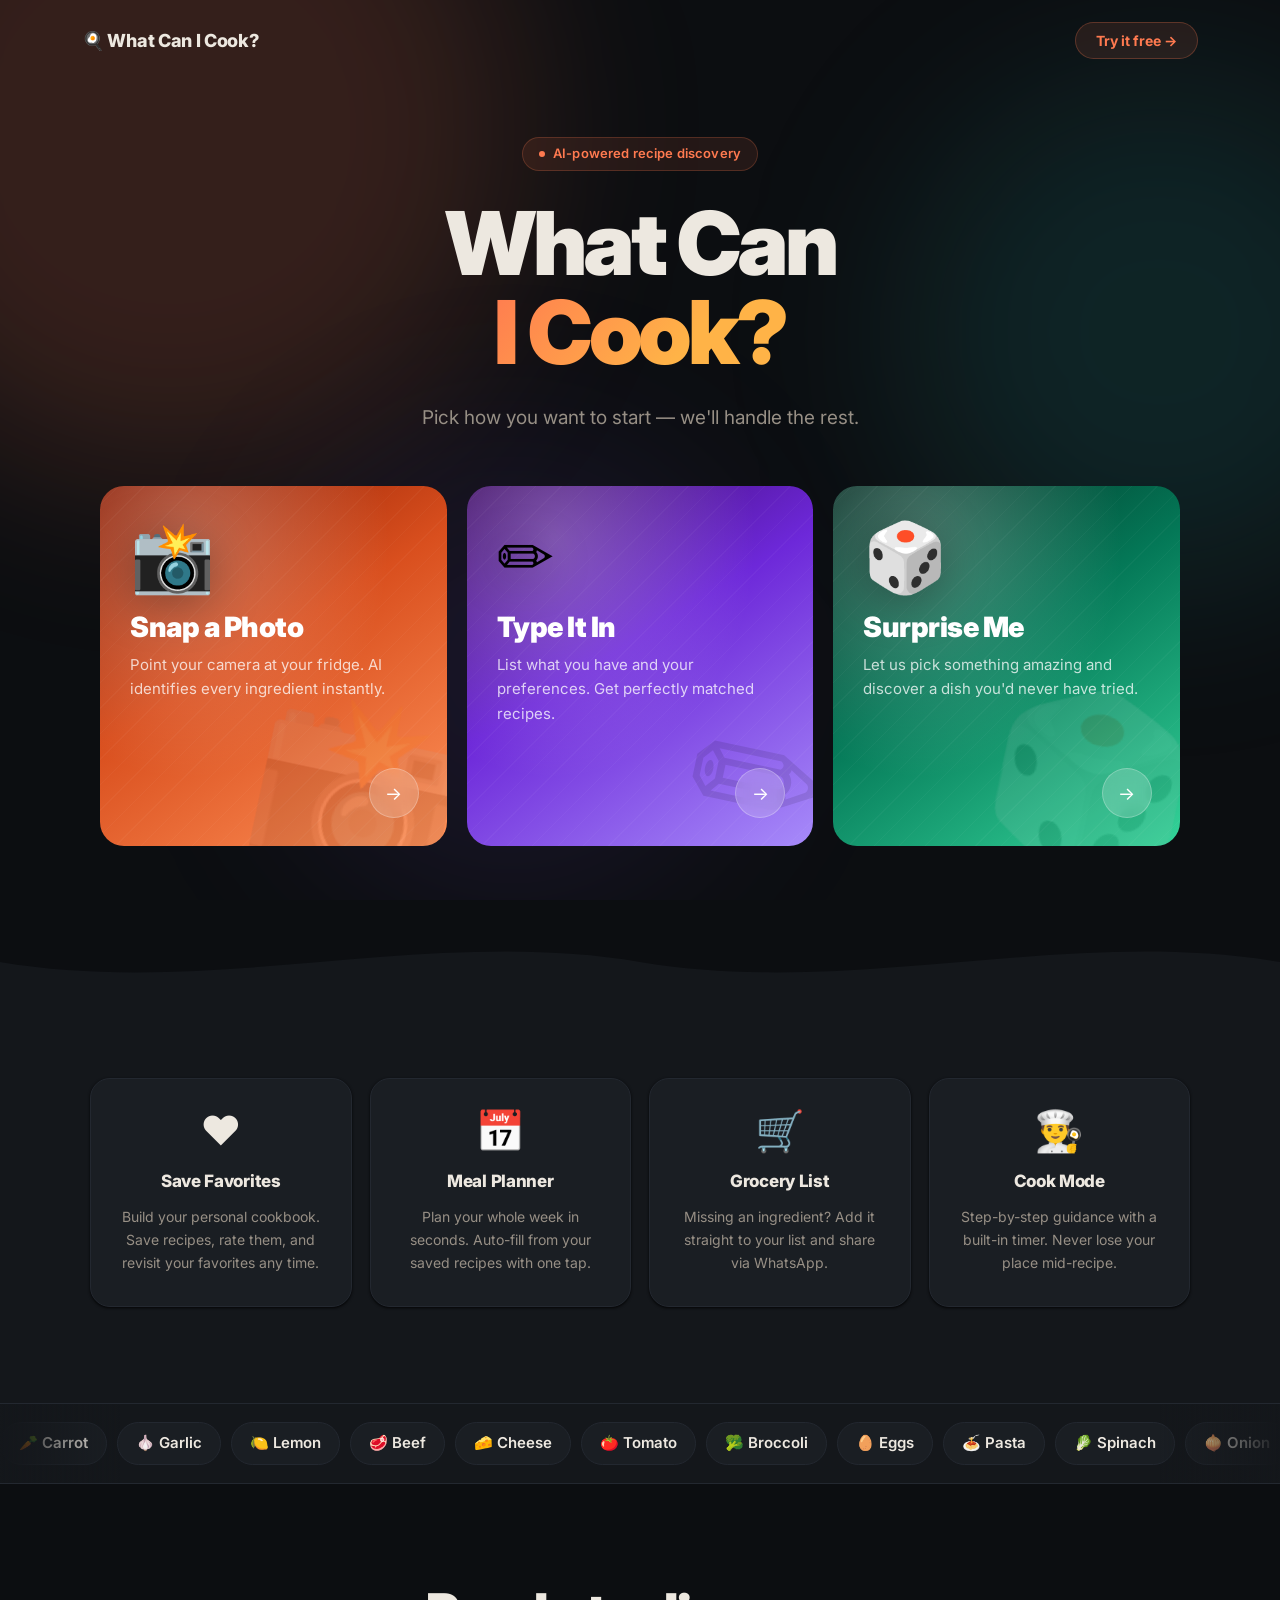
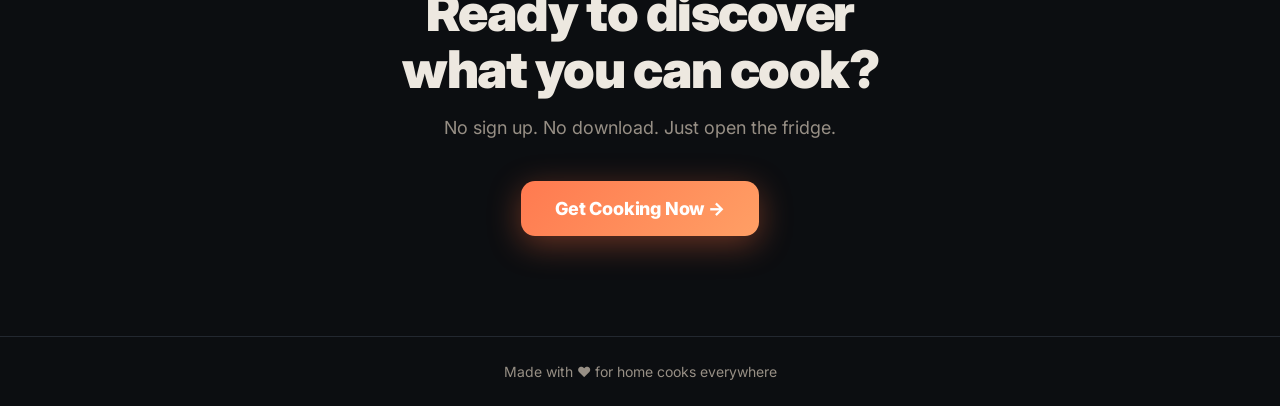
==== commit 9743f279: "auto-deploy: 2026-05-15 23:15" ====
--- a/public/index.html
+++ b/public/index.html
@@ -30,32 +30,50 @@
 
   <!-- Hero -->
   <section class="lp-hero">
-    <div class="lp-hero-content">
+    <div class="lp-hero-top">
       <div class="lp-badge">
         <span class="lp-badge-dot"></span>
         AI-powered recipe discovery
       </div>
-      <h1 class="lp-h1">Turn your<br><em class="lp-h1-accent">ingredients</em><br>into meals</h1>
-      <p class="lp-lead">Snap your fridge, type what you have, or let us surprise you. Get personalized recipes in seconds — no sign up needed.</p>
-      <div class="lp-cta-row">
-        <button class="lp-btn-primary" id="lpHeroCta">Start Cooking <span class="lp-btn-arr">→</span></button>
-        <div class="lp-social">
-          <div class="lp-social-avs">
-            <span>👨‍🍳</span><span>👩‍🍳</span><span>🧑‍🍳</span>
-          </div>
-          <span class="lp-social-label">Loved by home cooks</span>
-        </div>
-      </div>
-    </div>
-    <div class="lp-chips-col" aria-hidden="true">
-      <div class="lp-chip c1">🥕 Carrot</div>
-      <div class="lp-chip c2">🧄 Garlic</div>
-      <div class="lp-chip c3">🍋 Lemon</div>
-      <div class="lp-chip c4">🥩 Beef</div>
-      <div class="lp-chip c5">🧀 Cheese</div>
-      <div class="lp-chip c6">🍅 Tomato</div>
-      <div class="lp-chip c7">🥦 Broccoli</div>
-      <div class="lp-chip c8">🥚 Eggs</div>
+      <h1 class="lp-h1">What Can<br><em class="lp-h1-accent">I Cook?</em></h1>
+      <p class="lp-lead">Pick how you want to start — we'll handle the rest.</p>
+    </div>
+
+    <div class="lp-action-cards">
+
+      <button class="lp-ac lp-ac-snap" id="lpSnapCard">
+        <div class="lp-ac-shine"></div>
+        <div class="lp-ac-bg-icon" aria-hidden="true">📸</div>
+        <div class="lp-ac-icon">📸</div>
+        <div class="lp-ac-text">
+          <h3>Snap a Photo</h3>
+          <p>Point your camera at your fridge. AI identifies every ingredient instantly.</p>
+        </div>
+        <div class="lp-ac-arrow">→</div>
+      </button>
+
+      <button class="lp-ac lp-ac-type" id="lpTypeCard">
+        <div class="lp-ac-shine"></div>
+        <div class="lp-ac-bg-icon" aria-hidden="true">✏️</div>
+        <div class="lp-ac-icon">✏️</div>
+        <div class="lp-ac-text">
+          <h3>Type It In</h3>
+          <p>List what you have and your preferences. Get perfectly matched recipes.</p>
+        </div>
+        <div class="lp-ac-arrow">→</div>
+      </button>
+
+      <button class="lp-ac lp-ac-surprise" id="lpSurpriseCard">
+        <div class="lp-ac-shine"></div>
+        <div class="lp-ac-bg-icon" aria-hidden="true">🎲</div>
+        <div class="lp-ac-icon">🎲</div>
+        <div class="lp-ac-text">
+          <h3>Surprise Me</h3>
+          <p>Let us pick something amazing and discover a dish you'd never have tried.</p>
+        </div>
+        <div class="lp-ac-arrow">→</div>
+      </button>
+
     </div>
   </section>
 
@@ -70,24 +88,24 @@
   <section class="lp-feats">
     <div class="lp-feats-grid">
       <div class="lp-feat lp-reveal">
-        <div class="lp-feat-icon">📸</div>
-        <h3>Snap a Photo</h3>
-        <p>Point your camera at your fridge. AI identifies every ingredient in seconds.</p>
+        <div class="lp-feat-icon">❤️</div>
+        <h3>Save Favorites</h3>
+        <p>Build your personal cookbook. Save recipes, rate them, and revisit your favorites any time.</p>
       </div>
       <div class="lp-feat lp-reveal">
-        <div class="lp-feat-icon">✏️</div>
-        <h3>Type It In</h3>
-        <p>List your ingredients and dietary preferences. Get perfectly matched recipes.</p>
+        <div class="lp-feat-icon">📅</div>
+        <h3>Meal Planner</h3>
+        <p>Plan your whole week in seconds. Auto-fill from your saved recipes with one tap.</p>
       </div>
       <div class="lp-feat lp-reveal">
-        <div class="lp-feat-icon">🎲</div>
-        <h3>Surprise Me</h3>
-        <p>Let us pick something amazing. Discover new dishes you'd never think to try.</p>
+        <div class="lp-feat-icon">🛒</div>
+        <h3>Grocery List</h3>
+        <p>Missing an ingredient? Add it straight to your list and share via WhatsApp.</p>
       </div>
       <div class="lp-feat lp-reveal">
-        <div class="lp-feat-icon">❤️</div>
-        <h3>Save &amp; Plan</h3>
-        <p>Build your personal cookbook, plan your week, and track what you've cooked.</p>
+        <div class="lp-feat-icon">👨‍🍳</div>
+        <h3>Cook Mode</h3>
+        <p>Step-by-step guidance with a built-in timer. Never lose your place mid-recipe.</p>
       </div>
     </div>
   </section>
--- a/public/style.css
+++ b/public/style.css
@@ -857,3 +857,110 @@
   .lp-end{padding:70px 20px}
   .lp-footer{padding:20px}
 }
+
+/* ═══════════════════════════════════════════
+   Hero action cards
+═══════════════════════════════════════════ */
+
+/* Override old hero grid → column */
+.lp-hero{
+  display:flex;flex-direction:column;align-items:center;
+  min-height:calc(100vh - 76px);padding:56px 28px 80px;
+  max-width:none;margin:0;gap:0;
+}
+
+.lp-hero-top{
+  text-align:center;max-width:620px;margin-bottom:52px;
+}
+.lp-hero-top .lp-lead{font-size:19px;margin-bottom:0}
+
+/* Three-column card grid */
+.lp-action-cards{
+  display:grid;grid-template-columns:repeat(3,1fr);
+  gap:20px;width:100%;max-width:1080px;
+}
+
+/* Base card */
+.lp-ac{
+  position:relative;overflow:hidden;border-radius:24px;
+  padding:36px 30px 84px;min-height:360px;
+  display:flex;flex-direction:column;align-items:flex-start;
+  cursor:pointer;border:none;text-align:left;isolation:isolate;
+  transition:transform .3s cubic-bezier(.34,1.4,.64,1),box-shadow .3s ease;
+}
+
+/* Gradient fills */
+.lp-ac-snap   {background:linear-gradient(148deg,#8b1a00 0%,#d94f1e 45%,#ff9158 100%)}
+.lp-ac-type   {background:linear-gradient(148deg,#3b0764 0%,#6d28d9 45%,#a78bfa 100%)}
+.lp-ac-surprise{background:linear-gradient(148deg,#022c22 0%,#047857 45%,#34d399 100%)}
+
+/* Hover lift + colored glow */
+.lp-ac:hover{transform:translateY(-12px) scale(1.015)}
+.lp-ac-snap:hover   {box-shadow:0 36px 90px rgba(200,70,20,.5)}
+.lp-ac-type:hover   {box-shadow:0 36px 90px rgba(109,40,217,.5)}
+.lp-ac-surprise:hover{box-shadow:0 36px 90px rgba(4,120,87,.5)}
+.lp-ac:active{transform:scale(.97)}
+
+/* Top-left radial shine */
+.lp-ac-shine{
+  position:absolute;inset:0;pointer-events:none;
+  background:radial-gradient(ellipse at 25% 15%,rgba(255,255,255,.28) 0%,transparent 55%);
+}
+
+/* Diagonal stripe texture */
+.lp-ac::before{
+  content:'';position:absolute;inset:0;pointer-events:none;
+  background:repeating-linear-gradient(-45deg,rgba(255,255,255,.032) 0 1px,transparent 1px 18px);
+}
+
+/* Ghost background icon */
+.lp-ac-bg-icon{
+  position:absolute;right:-18px;bottom:-18px;
+  font-size:170px;opacity:.1;line-height:1;
+  transform:rotate(12deg);pointer-events:none;user-select:none;
+}
+
+/* Main floating icon */
+.lp-ac-icon{
+  font-size:68px;line-height:1;margin-bottom:22px;
+  filter:drop-shadow(0 6px 24px rgba(0,0,0,.35));
+  animation:acFloat 4.5s ease-in-out infinite;
+  position:relative;z-index:1;
+}
+.lp-ac-type .lp-ac-icon{animation-delay:1s}
+.lp-ac-surprise .lp-ac-icon{animation-delay:2s}
+@keyframes acFloat{0%,100%{transform:translateY(0)}50%{transform:translateY(-10px)}}
+
+/* Text */
+.lp-ac-text{position:relative;z-index:1}
+.lp-ac-text h3{
+  font-size:28px;font-weight:900;color:#fff;
+  letter-spacing:-.5px;margin-bottom:10px;line-height:1.1;
+}
+.lp-ac-text p{font-size:15px;color:rgba(255,255,255,.76);line-height:1.62}
+
+/* Arrow circle */
+.lp-ac-arrow{
+  position:absolute;bottom:28px;right:28px;z-index:2;
+  width:50px;height:50px;border-radius:50%;
+  background:rgba(255,255,255,.18);border:1px solid rgba(255,255,255,.26);
+  backdrop-filter:blur(8px);display:flex;align-items:center;justify-content:center;
+  font-size:18px;color:#fff;
+  transition:background .22s,transform .22s;
+}
+.lp-ac:hover .lp-ac-arrow{background:rgba(255,255,255,.34);transform:translateX(5px)}
+
+/* Responsive */
+@media(max-width:900px){
+  .lp-action-cards{grid-template-columns:1fr;gap:14px}
+  .lp-ac{min-height:210px;padding:28px 26px 76px}
+  .lp-ac-icon{font-size:52px;margin-bottom:16px}
+  .lp-ac-text h3{font-size:22px}
+  .lp-ac-bg-icon{font-size:130px}
+}
+@media(max-width:600px){
+  .lp-hero{padding:36px 16px 56px}
+  .lp-hero-top{margin-bottom:32px}
+  .lp-hero-top .lp-h1{letter-spacing:-2.5px}
+  .lp-hero-top .lp-lead{font-size:16px}
+}
